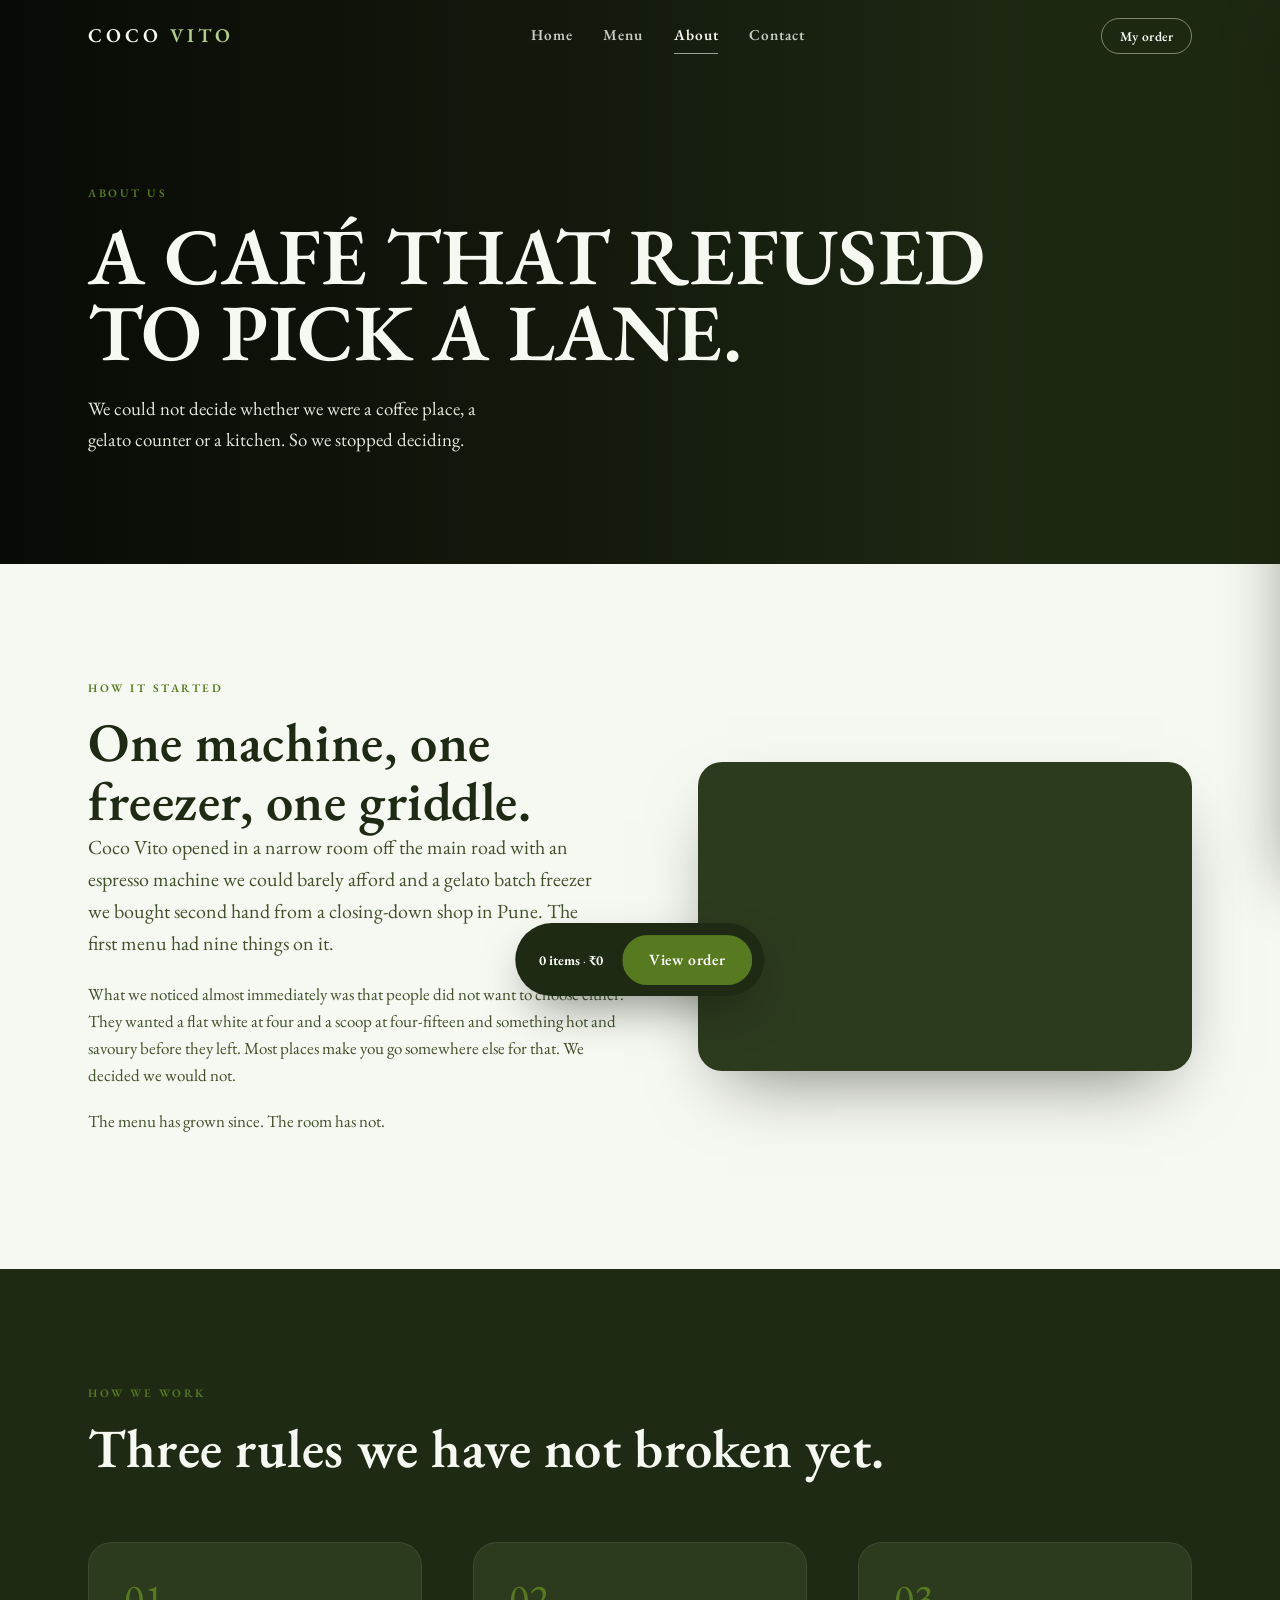
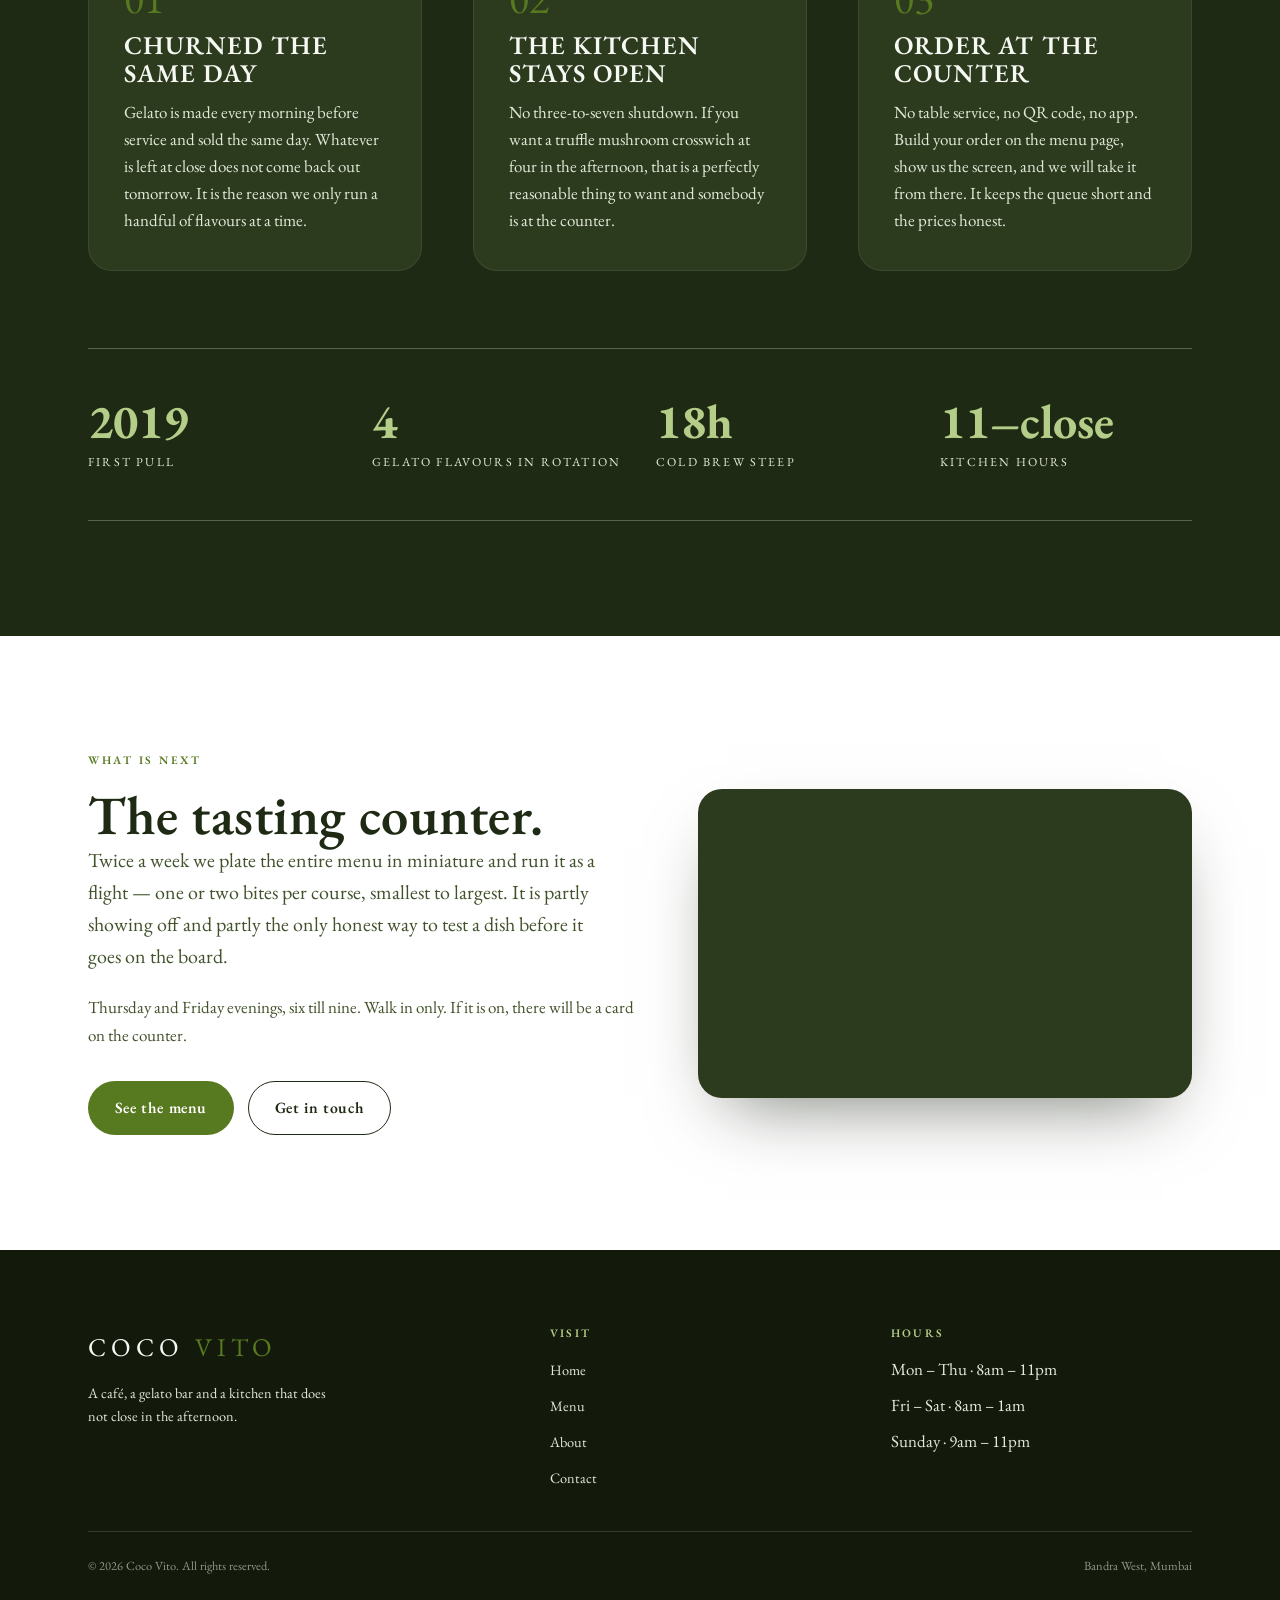
==== about.html @ 3df112be "first commit" ====
<!doctype html>
<html lang="en">
<head>
<meta charset="utf-8">
<meta name="viewport" content="width=device-width, initial-scale=1">
<title>About — Coco Vito</title>
<meta name="description" content="How Coco Vito started, how we make things, and why the kitchen never closes in the afternoon.">
<link rel="preconnect" href="https://fonts.googleapis.com">
<link rel="preconnect" href="https://fonts.gstatic.com" crossorigin>
<link href="https://fonts.googleapis.com/css2?family=EB+Garamond:ital,wght@0,400;0,500;0,600;0,700;1,400;1,500&display=swap" rel="stylesheet">
<link rel="stylesheet" href="assets/css/styles.css?v=24">
<link rel="stylesheet" href="assets/css/editorial.css?v=24">
</head>
<body>

<header class="site-header">
  <div class="wrap">
    <a class="brand" href="index.html">Coco<span>&nbsp;Vito</span></a>

    <nav class="nav" id="nav" aria-label="Main">
      <a href="index.html">Home</a>
      <a href="menu.html">Menu</a>
      <a href="about.html" aria-current="page">About</a>
      <a href="contact.html">Contact</a>
    </nav>

    <div style="display:flex;align-items:center;gap:.6rem">
      <button class="order-pill" type="button" data-open-order>
        My order
        <span class="order-pill__count" data-order-count hidden>0</span>
      </button>
      <button class="nav-toggle" id="navToggle" type="button" aria-label="Menu" aria-expanded="false" aria-controls="nav">
        <svg width="22" height="22" viewBox="0 0 24 24" fill="none" stroke="currentColor" stroke-width="2" stroke-linecap="round">
          <path d="M3 6h18M3 12h18M3 18h18"/>
        </svg>
      </button>
    </div>
  </div>
</header>

<main>

  <section class="page-hero">
    <div class="page-hero__media">
      <video src="assets/video/food.mp4" autoplay muted loop playsinline preload="metadata"></video>
    </div>
    <div class="wrap">
      <p class="eyebrow">About us</p>
      <h1>A café that refused<br>to pick a lane.</h1>
      <p class="hero__sub" style="margin-top:1.5rem">
        We could not decide whether we were a coffee place, a gelato counter or a kitchen.
        So we stopped deciding.
      </p>
    </div>
  </section>

  <section class="section">
    <div class="wrap">
      <div class="feature reveal">
        <div>
          <p class="eyebrow">How it started</p>
          <h2>One machine, one freezer, one griddle.</h2>
          <p class="lede">
            Coco Vito opened in a narrow room off the main road with an espresso machine we
            could barely afford and a gelato batch freezer we bought second hand from a
            closing-down shop in Pune. The first menu had nine things on it.
          </p>
          <p style="color:var(--olive)">
            What we noticed almost immediately was that people did not want to choose either.
            They wanted a flat white at four and a scoop at four-fifteen and something hot and
            savoury before they left. Most places make you go somewhere else for that. We
            decided we would not.
          </p>
          <p style="color:var(--olive)">
            The menu has grown since. The room has not.
          </p>
        </div>
        <div class="feature__media">
          <video src="assets/video/menu-film.mp4" autoplay muted loop playsinline preload="metadata"></video>
        </div>
      </div>
    </div>
  </section>

  <section class="section section--dark">
    <div class="wrap">
      <div class="section-head reveal">
        <p class="eyebrow">How we work</p>
        <h2>Three rules we have not broken yet.</h2>
      </div>
      <div class="cols reveal">
        <div class="card" style="background:var(--deep-2);border-color:rgba(255,255,255,.08);color:var(--linen)">
          <div class="card__num">01</div>
          <h3>Churned the same day</h3>
          <p style="color:var(--mist)">
            Gelato is made every morning before service and sold the same day. Whatever is
            left at close does not come back out tomorrow. It is the reason we only run
            a handful of flavours at a time.
          </p>
        </div>
        <div class="card" style="background:var(--deep-2);border-color:rgba(255,255,255,.08);color:var(--linen)">
          <div class="card__num">02</div>
          <h3>The kitchen stays open</h3>
          <p style="color:var(--mist)">
            No three-to-seven shutdown. If you want a truffle mushroom crosswich at four in
            the afternoon, that is a perfectly reasonable thing to want and somebody is
            at the counter.
          </p>
        </div>
        <div class="card" style="background:var(--deep-2);border-color:rgba(255,255,255,.08);color:var(--linen)">
          <div class="card__num">03</div>
          <h3>Order at the counter</h3>
          <p style="color:var(--mist)">
            No table service, no QR code, no app. Build your order on the menu page, show
            us the screen, and we will take it from there. It keeps the queue short and
            the prices honest.
          </p>
        </div>
      </div>

      <div class="stat-row reveal" style="margin-top:clamp(3rem,6vw,5rem)">
        <div class="stat"><b>2019</b><span>First pull</span></div>
        <div class="stat"><b>4</b><span>Gelato flavours in rotation</span></div>
        <div class="stat"><b>18h</b><span>Cold brew steep</span></div>
        <div class="stat"><b>11–close</b><span>Kitchen hours</span></div>
      </div>
    </div>
  </section>

  <section class="section section--paper">
    <div class="wrap">
      <div class="feature feature--flip reveal">
        <div class="feature__media">
          <video src="assets/video/living-menu-2.mp4" autoplay muted loop playsinline preload="metadata"></video>
        </div>
        <div>
          <p class="eyebrow">What is next</p>
          <h2>The tasting counter.</h2>
          <p class="lede">
            Twice a week we plate the entire menu in miniature and run it as a flight —
            one or two bites per course, smallest to largest. It is partly showing off and
            partly the only honest way to test a dish before it goes on the board.
          </p>
          <p style="color:var(--olive)">
            Thursday and Friday evenings, six till nine. Walk in only. If it is on, there
            will be a card on the counter.
          </p>
          <div class="hero__actions" style="margin-top:2rem">
            <a class="btn btn--accent" href="menu.html">See the menu</a>
            <a class="btn btn--ghost" href="contact.html">Get in touch</a>
          </div>
        </div>
      </div>
    </div>
  </section>

</main>

<footer class="site-footer">
  <div class="wrap">
    <div class="footer-grid">
      <div>
        <div class="footer-brand">Coco<span>&nbsp;Vito</span></div>
        <p style="max-width:34ch;font-size:.9rem">
          A café, a gelato bar and a kitchen that does not close in the afternoon.
        </p>
      </div>
      <div>
        <h4>Visit</h4>
        <ul>
          <li><a href="index.html">Home</a></li>
          <li><a href="menu.html">Menu</a></li>
          <li><a href="about.html">About</a></li>
          <li><a href="contact.html">Contact</a></li>
        </ul>
      </div>
      <div>
        <h4>Hours</h4>
        <ul>
          <li>Mon – Thu · 8am – 11pm</li>
          <li>Fri – Sat · 8am – 1am</li>
          <li>Sunday · 9am – 11pm</li>
        </ul>
      </div>
    </div>
    <div class="footer-bottom">
      <span>© <span id="year">2026</span> Coco Vito. All rights reserved.</span>
      <span>Bandra West, Mumbai</span>
    </div>
  </div>
</footer>

<div class="order-bar" id="orderBar">
  <span class="order-bar__text"><b data-order-items>0 items</b> · <b data-order-total>₹0</b></span>
  <button class="btn btn--accent" type="button" data-open-order>View order</button>
</div>

<div class="scrim" id="scrim"></div>

<aside class="drawer" id="drawer" aria-hidden="true" aria-label="Your order">
  <div class="drawer__head">
    <h2>Your order</h2>
    <button class="icon-btn" id="drawerClose" type="button" data-close-order aria-label="Close order">
      <svg width="22" height="22" viewBox="0 0 24 24" fill="none" stroke="currentColor" stroke-width="2" stroke-linecap="round"><path d="M18 6L6 18M6 6l12 12"/></svg>
    </button>
  </div>
  <div class="drawer__body" id="drawerBody"></div>
  <div class="drawer__foot">
    <div class="totals">
      <span class="totals__label" data-order-items>0 items</span>
      <span class="totals__value" data-order-total>₹0</span>
    </div>
    <button class="btn btn--accent btn--block btn--lg" type="button" data-show-counter>Show at counter</button>
    <button class="link-btn" type="button" data-clear>Clear this order</button>
  </div>
</aside>

<section class="counter" id="counter" aria-hidden="true" aria-label="Order for the counter">
  <div class="counter__head">
    <div class="counter__brand">Coco Vito</div>
    <div class="counter__code" id="counterCode">—</div>
    <p class="counter__hint" id="counterHint"></p>
  </div>
  <div class="counter__body" id="counterBody"></div>
  <div class="counter__foot">
    <div class="counter__total">
      <span>Total to pay</span>
      <b id="counterTotalValue">₹0</b>
    </div>
    <div class="counter__actions">
      <button class="btn btn--ghost" type="button" id="counterCopy">Copy</button>
      <button class="btn" type="button" id="counterClose" data-close-counter>Done</button>
    </div>
  </div>
</section>

<div class="toast" id="toast" role="status" aria-live="polite"></div>

<script src="assets/js/icons.js?v=24"></script>
<script src="assets/js/menu-data.js?v=24"></script>
<script src="assets/js/app.js?v=24"></script>
<script>document.getElementById('year').textContent = new Date().getFullYear();</script>
</body>
</html>
---- assets/css/styles.css ----
/* ==========================================================================
   Coco Vito — café, gelato bar, all-day kitchen
   ========================================================================== */

:root {
  /* Colour — olive green and white, nothing else. The range runs from a
     near-black olive through to white, and the accent is a brighter, grassier
     olive so it separates from the muted olive used for body text. */

  /* olive, darkest to lightest */
  --ink:        #131A0C;   /* footer */
  --deep:       #1F2A14;   /* dark sections, primary buttons */
  --deep-2:     #2C3A1E;   /* cards sitting on dark sections */
  --olive:      #41512B;   /* body text and borders on light */
  --sage:       #63714A;   /* muted text — dark enough to clear 4.5:1 on --linen */

  /* accents */
  --accent:      #57791F;  /* links, buttons, prices — 5:1 on white */
  --accent-soft: #B4CD88;  /* accent on dark backgrounds */
  --alert:       #9C4A33;  /* destructive / clear — the one non-olive, by design */

  /* white, faintly warmed toward olive so it does not go blue next to green */
  --mist:        #E3E9D9;  /* light text on dark */
  --linen:       #F6F8F2;  /* page background */
  --paper:       #FFFFFF;  /* cards and alternating sections */

  /* diet markers stay conventional — not part of the theme */
  --veg:        #4C9A4C;
  --nonveg:     #B5452F;

  /* type */
  /* One typeface for the whole site. EB Garamond holds up from an 11px
     tracked label to a 96px headline, which a Didone does not. */
  --display: "EB Garamond", Garamond, Georgia, serif;
  --sans: "EB Garamond", Garamond, Georgia, serif;

  /* metrics */
  --maxw: 1200px;
  --gutter: clamp(1.25rem, 4vw, 3rem);
  --radius: 14px;
  --radius-lg: 24px;
  --header-h: 72px;

  /* motion */
  --ease: cubic-bezier(.22, .61, .36, 1);
}

* { box-sizing: border-box; }

html { scroll-behavior: smooth; scroll-padding-top: calc(var(--header-h) + 16px); }

body {
  margin: 0;
  background: var(--linen);
  color: var(--deep);
  font-family: var(--sans);
  font-size: 16px;
  line-height: 1.65;
  -webkit-font-smoothing: antialiased;
  overflow-x: hidden;
}

body.is-locked { overflow: hidden; }

img, video { display: block; max-width: 100%; }

a { color: inherit; }

h1, h2, h3, h4 {
  font-family: var(--display);
  font-weight: 600;
  line-height: 1.08;
  letter-spacing: -0.02em;
  margin: 0;
}

h1 { font-size: clamp(2.6rem, 7vw, 5.2rem); }
h2 { font-size: clamp(2rem, 4.4vw, 3.4rem); }
h3 { font-size: clamp(1.25rem, 2vw, 1.6rem); }

p { margin: 0 0 1.1em; }

.wrap {
  width: 100%;
  max-width: var(--maxw);
  margin-inline: auto;
  padding-inline: var(--gutter);
}

.eyebrow {
  font-size: .72rem;
  letter-spacing: .22em;
  text-transform: uppercase;
  font-weight: 600;
  color: var(--accent);
  margin: 0 0 1rem;
}

.lede {
  font-size: clamp(1.05rem, 1.6vw, 1.25rem);
  color: var(--olive);
  max-width: 52ch;
}

.section { padding: clamp(4rem, 9vw, 8rem) 0; }
.section--dark { background: var(--deep); color: var(--linen); }
.section--dark .lede { color: var(--mist); }
.section--paper { background: var(--paper); }

.section-head { margin-bottom: clamp(2.5rem, 5vw, 4rem); }

/* ---------- buttons ---------- */

.btn {
  display: inline-flex;
  align-items: center;
  justify-content: center;
  gap: .55rem;
  font-family: var(--sans);
  font-size: .9rem;
  font-weight: 600;
  letter-spacing: .02em;
  padding: .85rem 1.6rem;
  border-radius: 100px;
  border: 1px solid transparent;
  background: var(--deep);
  color: var(--linen);
  cursor: pointer;
  text-decoration: none;
  transition: transform .25s var(--ease), background .25s var(--ease), color .25s var(--ease);
}
.btn:hover { transform: translateY(-2px); }
.btn:active { transform: translateY(0); }
.btn--accent { background: var(--accent); color: #fff; }
.btn--ghost { background: transparent; border-color: currentColor; color: inherit; }
.btn--ghost:hover { background: var(--deep); color: var(--linen); border-color: var(--deep); }
.section--dark .btn--ghost:hover { background: var(--linen); color: var(--deep); border-color: var(--linen); }
.btn--block { width: 100%; }
.btn--lg { padding: 1.05rem 2.1rem; font-size: 1rem; }

:focus-visible { outline: 2px solid var(--accent); outline-offset: 3px; border-radius: 4px; }

/* ---------- header ---------- */

.site-header {
  position: sticky;
  top: 0;
  z-index: 60;
  height: var(--header-h);
  display: flex;
  align-items: center;
  background: transparent;
  border-bottom: 1px solid transparent;
  /* fast: a slow fade leaves a window where the page shows through the bar */
  transition: background .16s linear, border-color .16s linear,
              backdrop-filter .16s linear;
}

/* Only once you have scrolled does it take on a surface. */
.site-header.is-stuck {
  /* near opaque: at 76% the page scrolled visibly behind the bar */
  background: color-mix(in srgb, var(--linen) 96%, transparent);
  backdrop-filter: blur(16px) saturate(140%);
  border-bottom-color: color-mix(in srgb, var(--olive) 12%, transparent);
}

.site-header .wrap {
  display: flex;
  align-items: center;
  justify-content: space-between;
  gap: 1rem;
}

.brand {
  font-family: var(--display);
  font-weight: 600;
  font-size: 1.22rem;
  letter-spacing: .14em;
  text-transform: uppercase;
  text-decoration: none;
  white-space: nowrap;
}
.brand span { color: var(--accent); }

.nav {
  display: flex;
  align-items: center;
  gap: clamp(1rem, 2.4vw, 2.2rem);
}
.nav a {
  font-size: .86rem;
  font-weight: 500;
  letter-spacing: .04em;
  text-decoration: none;
  color: var(--olive);
  padding: .4rem 0;
  position: relative;
  transition: color .2s var(--ease);
}
.nav a::after {
  content: "";
  position: absolute;
  left: 0; bottom: 0;
  width: 100%;
  height: 1px;
  background: currentColor;
  transform: scaleX(0);
  transform-origin: right;
  transition: transform .3s var(--ease);
}
.nav a:hover, .nav a[aria-current="page"] { color: var(--deep); }
.nav a:hover::after, .nav a[aria-current="page"]::after { transform: scaleX(1); transform-origin: left; }

.order-pill {
  display: inline-flex;
  align-items: center;
  gap: .5rem;
  background: var(--deep);
  color: var(--linen);
  border: 0;
  border-radius: 100px;
  padding: .6rem 1.05rem;
  font-family: var(--sans);
  font-size: .84rem;
  font-weight: 600;
  cursor: pointer;
  transition: background .25s var(--ease);
}
.order-pill:hover { background: var(--accent); }
.order-pill__count {
  min-width: 1.4rem;
  height: 1.4rem;
  display: grid;
  place-items: center;
  border-radius: 100px;
  background: var(--accent);
  color: #fff;
  font-size: .74rem;
  font-weight: 700;
  padding-inline: .3rem;
}
.order-pill:hover .order-pill__count { background: var(--deep); }
/* the display above would otherwise beat the hidden attribute */
.order-pill__count[hidden] { display: none; }

.nav-toggle {
  display: none;
  background: none;
  border: 0;
  cursor: pointer;
  padding: .5rem;
  color: var(--deep);
}

/* ---------- hero ---------- */

.hero {
  position: relative;
  min-height: min(92vh, 860px);
  display: flex;
  align-items: flex-end;
  overflow: hidden;
  background: var(--deep);
  color: var(--linen);
}
.hero__media,
.hero__media video {
  position: absolute;
  inset: 0;
  width: 100%;
  height: 100%;
  object-fit: cover;
}
.hero__media::after {
  content: "";
  position: absolute;
  inset: 0;
  background:
    linear-gradient(to top, rgba(19,26,12,.92) 0%, rgba(19,26,12,.45) 45%, rgba(19,26,12,.35) 100%);
}
.hero__inner {
  position: relative;
  z-index: 2;
  padding-block: clamp(3rem, 8vw, 6rem);
  width: 100%;
}
.hero h1 { max-width: 16ch; }
.hero h1 em { font-style: italic; color: var(--accent-soft); }
.hero__sub {
  margin-top: 1.5rem;
  max-width: 44ch;
  color: var(--mist);
  font-size: clamp(1rem, 1.5vw, 1.18rem);
}
.hero__actions { margin-top: 2.2rem; display: flex; flex-wrap: wrap; gap: .9rem; }
.hero__meta {
  margin-top: 3rem;
  display: flex;
  flex-wrap: wrap;
  gap: 1.5rem 2.5rem;
  font-size: .78rem;
  letter-spacing: .16em;
  text-transform: uppercase;
  color: color-mix(in srgb, var(--mist) 72%, transparent);
}

/* ---------- feature strip ---------- */

.feature {
  display: grid;
  grid-template-columns: 1.05fr .95fr;
  gap: clamp(2rem, 5vw, 4.5rem);
  align-items: center;
}
.feature__media {
  position: relative;
  border-radius: var(--radius-lg);
  overflow: hidden;
  background: var(--deep-2);
  aspect-ratio: 16 / 10;
  box-shadow: 0 30px 70px -30px rgba(19,26,12,.6);
}
.feature__media video { width: 100%; height: 100%; object-fit: cover; }
.feature--flip .feature__media { order: 2; }

.feature__list {
  list-style: none;
  margin: 2rem 0 0;
  padding: 0;
  display: grid;
  gap: .9rem;
}
.feature__list li {
  display: flex;
  gap: .8rem;
  align-items: baseline;
  font-size: .95rem;
}
.feature__list li::before {
  content: "";
  flex: none;
  width: 6px; height: 6px;
  border-radius: 50%;
  background: var(--accent);
  transform: translateY(-2px);
}

/* ---------- round icon button ---------- */

.round-btn {
  width: 48px; height: 48px;
  border-radius: 50%;
  border: 1px solid color-mix(in srgb, currentColor 35%, transparent);
  background: transparent;
  color: inherit;
  display: grid;
  place-items: center;
  cursor: pointer;
  transition: background .25s var(--ease), color .25s var(--ease), transform .25s var(--ease);
}
.round-btn:hover { background: var(--linen); color: var(--deep); transform: scale(1.06); }

/* ---------- menu ---------- */

.menu-top {
  display: flex;
  flex-wrap: wrap;
  align-items: flex-end;
  justify-content: space-between;
  gap: 1.5rem 2rem;
  margin-bottom: 2.5rem;
}

.filters { display: flex; flex-wrap: wrap; gap: .5rem; }
.chip {
  border: 1px solid color-mix(in srgb, var(--olive) 25%, transparent);
  background: transparent;
  color: var(--olive);
  font-family: var(--sans);
  font-size: .82rem;
  font-weight: 500;
  padding: .5rem 1rem;
  border-radius: 100px;
  cursor: pointer;
  transition: all .22s var(--ease);
}
.chip:hover { border-color: var(--accent); color: var(--accent); }
.chip[aria-pressed="true"] { background: var(--deep); border-color: var(--deep); color: var(--linen); }

.menu-group { margin-bottom: clamp(2.5rem, 5vw, 4rem); }
.menu-group[hidden] { display: none; }

.menu-group__head {
  display: flex;
  align-items: baseline;
  gap: 1rem;
  margin-bottom: 1.5rem;
  padding-bottom: .9rem;
  border-bottom: 1px solid color-mix(in srgb, var(--olive) 18%, transparent);
}
.menu-group__head h3 { font-size: clamp(1.4rem, 2.4vw, 1.9rem); }
.menu-group__count {
  font-size: .74rem;
  letter-spacing: .16em;
  text-transform: uppercase;
  color: var(--sage);
}

.menu-grid {
  display: grid;
  grid-template-columns: repeat(auto-fill, minmax(320px, 1fr));
  gap: .5rem 2.5rem;
}

.item {
  display: grid;
  grid-template-columns: auto 1fr auto;
  gap: .9rem;
  align-items: start;
  padding: 1.05rem 0;
  border-bottom: 1px dashed color-mix(in srgb, var(--olive) 16%, transparent);
}
.item[hidden] { display: none; }

.diet {
  flex: none;
  width: 15px; height: 15px;
  border-radius: 3px;
  border: 1.5px solid var(--veg);
  display: grid;
  place-items: center;
  margin-top: .42rem;
}
.diet::after {
  content: "";
  width: 7px; height: 7px;
  border-radius: 50%;
  background: var(--veg);
}
.diet--nonveg { border-color: var(--nonveg); }
.diet--nonveg::after { background: var(--nonveg); }

.item__body { min-width: 0; }
.item__name {
  font-family: var(--display);
  font-size: 1.08rem;
  font-weight: 600;
  display: flex;
  align-items: center;
  flex-wrap: wrap;
  gap: .5rem;
  margin-bottom: .2rem;
}
.tag {
  font-family: var(--sans);
  font-size: .6rem;
  font-weight: 700;
  letter-spacing: .14em;
  text-transform: uppercase;
  color: var(--accent);
  border: 1px solid currentColor;
  border-radius: 100px;
  padding: .1rem .5rem;
}
.item__note {
  font-size: .85rem;
  color: var(--sage);
  margin: 0;
  line-height: 1.5;
}

.item__right {
  display: flex;
  align-items: center;
  gap: .8rem;
  padding-top: .1rem;
}
.item__price { font-size: .95rem; font-weight: 600; font-variant-numeric: tabular-nums; }

.add {
  width: 34px; height: 34px;
  border-radius: 50%;
  border: 1px solid color-mix(in srgb, var(--olive) 28%, transparent);
  background: transparent;
  color: var(--deep);
  font-size: 1.1rem;
  line-height: 1;
  display: grid;
  place-items: center;
  cursor: pointer;
  transition: all .2s var(--ease);
}
.add:hover { background: var(--accent); border-color: var(--accent); color: #fff; transform: scale(1.08); }
.add.is-added { background: var(--veg); border-color: var(--veg); color: #fff; }

.item__qty {
  min-width: 34px;
  text-align: center;
  font-size: .82rem;
  font-weight: 700;
  font-variant-numeric: tabular-nums;
  color: var(--accent);
}

/* ---------- menu teaser (home) ---------- */

.teaser {
  display: grid;
  grid-template-columns: repeat(auto-fit, minmax(250px, 1fr));
  gap: 1.2rem;
}

.teaser__card {
  display: block;
  text-decoration: none;
  color: inherit;
  background: var(--paper);
  border: 1px solid color-mix(in srgb, var(--olive) 12%, transparent);
  border-radius: var(--radius-lg);
  padding: 1.6rem 1.5rem 1.4rem;
  transition: transform .3s var(--ease), border-color .3s var(--ease), box-shadow .3s var(--ease);
}
.teaser__card:hover {
  transform: translateY(-4px);
  border-color: var(--accent);
  box-shadow: 0 22px 44px -26px rgba(19,26,12,.45);
}
.teaser__card h3 { font-size: 1.3rem; margin-bottom: .35rem; }
.teaser__note {
  font-size: .78rem;
  letter-spacing: .1em;
  text-transform: uppercase;
  color: var(--sage);
  margin: 0 0 1.1rem;
}
.teaser__picks { list-style: none; margin: 0 0 1.1rem; padding: 0; display: grid; gap: .5rem; }
.teaser__picks li {
  display: flex;
  justify-content: space-between;
  gap: 1rem;
  font-size: .9rem;
  padding-bottom: .5rem;
  border-bottom: 1px dashed color-mix(in srgb, var(--olive) 14%, transparent);
}
.teaser__picks b { font-variant-numeric: tabular-nums; font-weight: 600; }
.teaser__more {
  font-size: .76rem;
  font-weight: 600;
  letter-spacing: .1em;
  text-transform: uppercase;
  color: var(--accent);
}
.teaser__card:hover .teaser__more { text-decoration: underline; text-underline-offset: 3px; }

/* ---------- order bar (mobile-friendly sticky) ---------- */

.order-bar {
  position: fixed;
  left: 50%;
  bottom: 1.25rem;
  transform: translate(-50%, 160%);
  z-index: 70;
  display: flex;
  align-items: center;
  gap: 1.2rem;
  background: var(--deep);
  color: var(--linen);
  border-radius: 100px;
  padding: .7rem .8rem .7rem 1.5rem;
  box-shadow: 0 20px 48px -16px rgba(19,26,12,.6);
  transition: transform .45s var(--ease);
  max-width: calc(100vw - 2rem);
}
.order-bar.is-visible { transform: translate(-50%, 0); }
.order-bar__text { font-size: .86rem; white-space: nowrap; }
.order-bar__text b { font-variant-numeric: tabular-nums; }

/* ---------- order drawer ---------- */

.scrim {
  position: fixed;
  inset: 0;
  background: rgba(19,26,12,.55);
  backdrop-filter: blur(3px);
  opacity: 0;
  pointer-events: none;
  transition: opacity .35s var(--ease);
  z-index: 80;
}
.scrim.is-open { opacity: 1; pointer-events: auto; }

.drawer {
  position: fixed;
  top: 0; right: 0;
  height: 100dvh;
  width: min(440px, 100vw);
  background: var(--paper);
  z-index: 90;
  display: flex;
  flex-direction: column;
  transform: translateX(102%);
  transition: transform .45s var(--ease);
  box-shadow: -20px 0 60px -20px rgba(19,26,12,.45);
}
.drawer.is-open { transform: translateX(0); }

.drawer__head {
  display: flex;
  align-items: center;
  justify-content: space-between;
  gap: 1rem;
  padding: 1.4rem var(--gutter);
  border-bottom: 1px solid color-mix(in srgb, var(--olive) 14%, transparent);
}
.drawer__head h2 { font-size: 1.5rem; }
.icon-btn {
  background: none;
  border: 0;
  cursor: pointer;
  color: var(--olive);
  padding: .4rem;
  border-radius: 8px;
  line-height: 0;
  transition: background .2s var(--ease), color .2s var(--ease);
}
.icon-btn:hover { background: var(--mist); color: var(--deep); }

.drawer__body {
  flex: 1;
  overflow-y: auto;
  padding: 1rem var(--gutter) 1.5rem;
}

.empty {
  text-align: center;
  padding: 4rem 1rem;
  color: var(--sage);
}
.empty h3 { margin-bottom: .6rem; color: var(--deep); }

.line {
  display: grid;
  grid-template-columns: 1fr auto;
  gap: .4rem 1rem;
  padding: 1rem 0;
  border-bottom: 1px solid color-mix(in srgb, var(--olive) 12%, transparent);
}
.line__name { font-family: var(--display); font-size: 1rem; font-weight: 600; }
.line__meta { font-size: .78rem; color: var(--sage); }
.line__total { font-weight: 600; font-variant-numeric: tabular-nums; text-align: right; }

.stepper {
  display: inline-flex;
  align-items: center;
  gap: .2rem;
  border: 1px solid color-mix(in srgb, var(--olive) 22%, transparent);
  border-radius: 100px;
  padding: .15rem;
  margin-top: .4rem;
}
.stepper button {
  width: 26px; height: 26px;
  border: 0;
  background: transparent;
  color: var(--olive);
  border-radius: 50%;
  cursor: pointer;
  font-size: 1rem;
  line-height: 1;
  display: grid;
  place-items: center;
  transition: background .2s var(--ease);
}
.stepper button:hover { background: var(--mist); color: var(--deep); }
.stepper span {
  min-width: 26px;
  text-align: center;
  font-size: .84rem;
  font-weight: 700;
  font-variant-numeric: tabular-nums;
}

.note-field {
  width: 100%;
  margin-top: 1.4rem;
  font-family: var(--sans);
  font-size: .9rem;
  color: var(--deep);
  background: var(--linen);
  border: 1px solid color-mix(in srgb, var(--olive) 16%, transparent);
  border-radius: var(--radius);
  padding: .8rem 1rem;
  resize: vertical;
  min-height: 76px;
}
.note-field::placeholder { color: var(--sage); }

.drawer__foot {
  padding: 1.2rem var(--gutter) calc(1.2rem + env(safe-area-inset-bottom));
  border-top: 1px solid color-mix(in srgb, var(--olive) 14%, transparent);
  background: var(--linen);
}
.totals {
  display: flex;
  align-items: baseline;
  justify-content: space-between;
  margin-bottom: 1rem;
}
.totals__label { font-size: .76rem; letter-spacing: .16em; text-transform: uppercase; color: var(--sage); }
.totals__value { font-family: var(--display); font-size: 1.8rem; font-variant-numeric: tabular-nums; }
.drawer__foot .btn + .btn { margin-top: .6rem; }
.link-btn {
  display: block;
  width: 100%;
  margin-top: .8rem;
  background: none;
  border: 0;
  font-family: var(--sans);
  font-size: .8rem;
  color: var(--sage);
  text-decoration: underline;
  text-underline-offset: 3px;
  cursor: pointer;
}
.link-btn:hover { color: var(--alert); }

/* ---------- counter view ---------- */

.counter {
  position: fixed;
  inset: 0;
  z-index: 100;
  background: var(--paper);
  display: flex;
  flex-direction: column;
  opacity: 0;
  pointer-events: none;
  transition: opacity .3s var(--ease);
}
.counter.is-open { opacity: 1; pointer-events: auto; }

.counter__head {
  background: var(--deep);
  color: var(--linen);
  padding: 1.6rem var(--gutter) 1.8rem;
  text-align: center;
}
.counter__brand {
  font-family: var(--display);
  letter-spacing: .22em;
  text-transform: uppercase;
  font-size: .9rem;
  color: var(--accent-soft);
  margin-bottom: 1rem;
}
.counter__code {
  font-family: var(--display);
  font-size: clamp(3.2rem, 14vw, 6rem);
  line-height: 1;
  letter-spacing: .06em;
}
.counter__hint {
  margin: .9rem 0 0;
  font-size: .76rem;
  letter-spacing: .18em;
  text-transform: uppercase;
  color: color-mix(in srgb, var(--mist) 70%, transparent);
}

.counter__body {
  flex: 1;
  overflow-y: auto;
  padding: 1.5rem var(--gutter);
  max-width: 640px;
  width: 100%;
  margin-inline: auto;
}
.counter__line {
  display: grid;
  grid-template-columns: 2.6rem 1fr auto;
  gap: 1rem;
  align-items: baseline;
  padding: .9rem 0;
  border-bottom: 1px solid color-mix(in srgb, var(--olive) 14%, transparent);
  font-size: clamp(1rem, 2.6vw, 1.25rem);
}
.counter__qty {
  font-weight: 700;
  font-variant-numeric: tabular-nums;
  color: var(--accent);
}
.counter__name { font-family: var(--display); font-weight: 600; }
.counter__amt { font-variant-numeric: tabular-nums; font-weight: 600; }

.counter__note {
  margin-top: 1.4rem;
  padding: 1rem 1.2rem;
  background: var(--linen);
  border-left: 3px solid var(--accent);
  border-radius: 0 var(--radius) var(--radius) 0;
  font-size: .95rem;
}
.counter__note strong {
  display: block;
  font-size: .7rem;
  letter-spacing: .16em;
  text-transform: uppercase;
  color: var(--sage);
  margin-bottom: .3rem;
}

.counter__foot {
  border-top: 2px solid var(--deep);
  padding: 1.2rem var(--gutter) calc(1.4rem + env(safe-area-inset-bottom));
  max-width: 640px;
  width: 100%;
  margin-inline: auto;
}
.counter__total {
  display: flex;
  align-items: baseline;
  justify-content: space-between;
  margin-bottom: 1rem;
}
.counter__total span { font-size: .8rem; letter-spacing: .18em; text-transform: uppercase; color: var(--sage); }
.counter__total b { font-family: var(--display); font-size: clamp(2rem, 7vw, 2.8rem); font-variant-numeric: tabular-nums; }
.counter__actions { display: flex; gap: .7rem; }
.counter__actions .btn { flex: 1; }

/* ---------- toast ---------- */

.toast {
  position: fixed;
  left: 50%;
  bottom: 6rem;
  transform: translate(-50%, 1rem);
  z-index: 95;
  background: var(--deep);
  color: var(--linen);
  font-size: .85rem;
  padding: .7rem 1.3rem;
  border-radius: 100px;
  opacity: 0;
  pointer-events: none;
  transition: opacity .25s var(--ease), transform .25s var(--ease);
}
.toast.is-visible { opacity: 1; transform: translate(-50%, 0); }

/* ---------- page header (about / contact) ---------- */

.page-hero {
  position: relative;
  background: var(--deep);
  color: var(--linen);
  padding: clamp(4rem, 9vw, 7rem) 0 clamp(3.5rem, 7vw, 5.5rem);
  overflow: hidden;
}
.page-hero__media {
  position: absolute;
  inset: 0;
}
.page-hero__media video { width: 100%; height: 100%; object-fit: cover; }
.page-hero__media::after {
  content: "";
  position: absolute;
  inset: 0;
  /* neutral, and only as far as the text runs — the footage keeps its colour */
  background: linear-gradient(to right, rgba(0,0,0,.74) 0%, rgba(0,0,0,.4) 45%, rgba(0,0,0,.06) 80%);
}
.page-hero .wrap { position: relative; z-index: 2; }

/* ---------- about ---------- */

.cols {
  display: grid;
  grid-template-columns: repeat(auto-fit, minmax(260px, 1fr));
  gap: clamp(2rem, 4vw, 3.5rem);
}
.card {
  background: var(--paper);
  border: 1px solid color-mix(in srgb, var(--olive) 12%, transparent);
  border-radius: var(--radius-lg);
  padding: clamp(1.6rem, 3vw, 2.2rem);
}
.card h3 { margin-bottom: .7rem; }
.card p:last-child { margin-bottom: 0; }
.card__num {
  font-family: var(--display);
  font-size: 2.6rem;
  color: var(--accent);
  line-height: 1;
  margin-bottom: .8rem;
}

.stat-row {
  display: grid;
  grid-template-columns: repeat(auto-fit, minmax(180px, 1fr));
  gap: 2rem;
  padding: clamp(2rem, 5vw, 3rem) 0;
  border-block: 1px solid color-mix(in srgb, var(--mist) 30%, transparent);
}
.stat b {
  display: block;
  font-family: var(--display);
  font-size: clamp(2.2rem, 5vw, 3rem);
  line-height: 1;
  color: var(--accent-soft);
}
.stat span {
  display: block;
  margin-top: .5rem;
  font-size: .76rem;
  letter-spacing: .18em;
  text-transform: uppercase;
  color: var(--mist);
}

/* ---------- contact ---------- */

.contact-grid {
  display: grid;
  grid-template-columns: 1fr 1.15fr;
  gap: clamp(2.5rem, 6vw, 5rem);
  align-items: start;
}

.info-block + .info-block { margin-top: 2.2rem; }
.info-block h3 { font-size: 1.1rem; margin-bottom: .5rem; }
.info-block p, .info-block address {
  font-style: normal;
  color: var(--olive);
  margin: 0;
  line-height: 1.8;
}
.info-block a { color: var(--accent); text-decoration: none; }
.info-block a:hover { text-decoration: underline; }

.hours { list-style: none; margin: 0; padding: 0; }
.hours li {
  display: flex;
  justify-content: space-between;
  gap: 1rem;
  padding: .5rem 0;
  border-bottom: 1px dashed color-mix(in srgb, var(--olive) 16%, transparent);
  font-size: .92rem;
}
.hours li b { font-weight: 600; }
.hours li.is-today { color: var(--accent); }

.form { display: grid; gap: 1.1rem; }
.field { display: grid; gap: .4rem; }
.field label {
  font-size: .74rem;
  letter-spacing: .14em;
  text-transform: uppercase;
  font-weight: 600;
  color: var(--sage);
}
.field input, .field textarea, .field select {
  font-family: var(--sans);
  font-size: .95rem;
  color: var(--deep);
  background: var(--paper);
  border: 1px solid color-mix(in srgb, var(--olive) 18%, transparent);
  border-radius: var(--radius);
  padding: .8rem 1rem;
  width: 100%;
}
.field textarea { min-height: 130px; resize: vertical; }
.field input:focus, .field textarea:focus, .field select:focus {
  outline: none;
  border-color: var(--accent);
  box-shadow: 0 0 0 3px color-mix(in srgb, var(--accent) 18%, transparent);
}
.form__note { font-size: .8rem; color: var(--sage); margin: 0; }

/* ---------- footer ---------- */

.site-footer {
  background: var(--ink);
  color: var(--mist);
  padding: clamp(3rem, 6vw, 5rem) 0 2rem;
}
.footer-grid {
  display: grid;
  grid-template-columns: 1.4fr 1fr 1fr;
  gap: 2.5rem;
  padding-bottom: 2.5rem;
  border-bottom: 1px solid color-mix(in srgb, var(--mist) 16%, transparent);
}
.site-footer h4 {
  font-family: var(--sans);
  font-size: .72rem;
  letter-spacing: .2em;
  text-transform: uppercase;
  color: var(--accent-soft);
  margin-bottom: 1rem;
}
.site-footer ul { list-style: none; margin: 0; padding: 0; display: grid; gap: .55rem; }
.site-footer a { text-decoration: none; font-size: .9rem; transition: color .2s var(--ease); }
.site-footer a:hover { color: var(--accent-soft); }
.footer-brand {
  font-family: var(--display);
  font-size: 1.6rem;
  letter-spacing: .14em;
  text-transform: uppercase;
  color: var(--linen);
  margin-bottom: .8rem;
}
.footer-brand span { color: var(--accent); }
.footer-bottom {
  padding-top: 1.5rem;
  display: flex;
  flex-wrap: wrap;
  justify-content: space-between;
  gap: .5rem 2rem;
  font-size: .78rem;
  color: color-mix(in srgb, var(--mist) 60%, transparent);
}

/* ---------- reveal ---------- */

.reveal {
  opacity: 0;
  transform: translateY(22px);
  transition: opacity .8s var(--ease), transform .8s var(--ease);
}
.reveal.is-in { opacity: 1; transform: none; }

/* ---------- responsive ---------- */

@media (max-width: 900px) {
  .feature { grid-template-columns: 1fr; }
  .feature--flip .feature__media { order: 0; }
  .contact-grid { grid-template-columns: 1fr; }
  .footer-grid { grid-template-columns: 1fr 1fr; }
}

@media (max-width: 720px) {
  :root { --header-h: 64px; }

  .nav-toggle { display: grid; place-items: center; }
  .nav {
    position: fixed;
    inset: var(--header-h) 0 auto 0;
    flex-direction: column;
    align-items: stretch;
    gap: 0;
    background: var(--paper);
    border-bottom: 1px solid color-mix(in srgb, var(--olive) 14%, transparent);
    padding: .5rem var(--gutter) 1.2rem;
    transform: translateY(-120%);
    transition: transform .4s var(--ease);
    z-index: 55;
    box-shadow: 0 20px 40px -24px rgba(19,26,12,.4);
  }
  .nav.is-open { transform: translateY(0); }
  .nav a { padding: .85rem 0; font-size: 1rem; border-bottom: 1px solid color-mix(in srgb, var(--olive) 10%, transparent); }
  .nav a::after { display: none; }

  .menu-grid { grid-template-columns: 1fr; gap: 0; }
  .footer-grid { grid-template-columns: 1fr; }
  .hero__meta { gap: .8rem 1.5rem; }
  .order-bar { left: 1rem; right: 1rem; transform: translateY(160%); max-width: none; justify-content: space-between; }
  .order-bar.is-visible { transform: translateY(0); }
  .toast { bottom: 7rem; }
  .stage { height: 440px; }
}

@media (prefers-reduced-motion: reduce) {
  html { scroll-behavior: auto; }
  *, *::before, *::after {
    animation-duration: .001ms !important;
    transition-duration: .001ms !important;
  }
  .reveal { opacity: 1; transform: none; }
}

@media print {
  .site-header, .order-bar, .drawer, .scrim, .site-footer, .counter__actions { display: none !important; }
  .counter { position: static; opacity: 1; pointer-events: auto; }
  body { background: #fff; }
}
---- assets/css/editorial.css ----
/* ==========================================================================
   Coco Vito — editorial layer
   High-contrast Didone display, hairline rules, arc plates, scroll film.
   Loads after styles.css and builds on its tokens.
   ========================================================================== */

h1, h2, h3, h4 { font-optical-sizing: auto; }

/* ---------- display type ---------- */

.display {
  font-family: var(--display);
  font-weight: 400;
  text-transform: uppercase;
  line-height: .92;
  letter-spacing: .005em;
  margin: 0;
}
/* The hero column is 718px once the reel takes its share, so the ceiling is
   what keeps "SERVED ALL DAY" on one line instead of orphaning a word. */
.display--xl { font-size: clamp(2.6rem, 6.8vw, 4.9rem); }
.display--lg { font-size: clamp(2rem, 5.6vw, 4.4rem); }
.display--md { font-size: clamp(1.5rem, 3.2vw, 2.6rem); }
.display em { font-style: italic; }

.label {
  font-family: var(--sans);
  font-size: .68rem;
  font-weight: 500;
  letter-spacing: .24em;
  text-transform: uppercase;
  color: var(--sage);
  margin: 0;
}
.label--accent { color: var(--accent); }
.label--light { color: color-mix(in srgb, var(--mist) 76%, transparent); }

.num {
  font-family: var(--display);
  font-size: clamp(1.3rem, 2.2vw, 1.9rem);
  line-height: 1;
  color: var(--accent);
}

.rule {
  height: 1px;
  background: color-mix(in srgb, var(--olive) 22%, transparent);
  border: 0;
  margin: 0;
}
.section--dark .rule { background: color-mix(in srgb, var(--mist) 26%, transparent); }

/* ---------- round explore button ---------- */

.orb {
  display: inline-grid;
  place-items: center;
  text-align: center;
  width: clamp(92px, 11vw, 124px);
  aspect-ratio: 1;
  border-radius: 50%;
  background: var(--deep);
  color: var(--linen);
  font-family: var(--sans);
  font-size: .68rem;
  font-weight: 500;
  letter-spacing: .1em;
  text-transform: uppercase;
  line-height: 1.35;
  text-decoration: none;
  border: 0;
  cursor: pointer;
  padding: .5rem;
  transition: transform .4s var(--ease), background .4s var(--ease);
}
.orb:hover { transform: scale(1.07); background: var(--accent); }

/* ---------- circular plate with an arc ring behind it ---------- */

.plate-wrap {
  position: relative;
  display: block;
  width: 100%;
  max-width: 320px;
  margin-inline: auto;
}
.plate-wrap::before {
  content: "";
  position: absolute;
  inset: -9%;
  border-radius: 50%;
  border: clamp(10px, 1.8vw, 17px) solid var(--accent);
  clip-path: polygon(0 0, 50% 0, 50% 100%, 0 100%);
  z-index: 0;
}
.plate-wrap--right::before { clip-path: polygon(50% 0, 100% 0, 100% 100%, 50% 100%); }
.plate-wrap--soft::before { border-color: var(--accent-soft); }

.plate {
  position: relative;
  z-index: 1;
  width: 100%;
  aspect-ratio: 1;
  border-radius: 50%;
  overflow: hidden;
  background: var(--deep-2);
}
.plate video, .plate img { width: 100%; height: 100%; object-fit: cover; }

/* ---------- scroll-scrubbed video ---------- */

.film { position: relative; }

.film__pin {
  position: sticky;
  top: 0;
  height: 100svh;
  min-height: 520px;
  overflow: hidden;
  background: var(--deep);
  display: grid;
  /* copy sits low, inside the only part of the frame that is darkened */
  align-items: end;
  justify-items: center;
  padding-bottom: clamp(3.5rem, 9vh, 6rem);
}
.film__video {
  position: absolute;
  inset: 0;
  width: 100%;
  height: 100%;
  object-fit: cover;
}
.film__pin::after {
  content: "";
  position: absolute;
  inset: 0;
  /* bottom only, and neutral: the top two thirds of the clip are untouched */
  background: linear-gradient(to bottom,
    transparent 0%, rgba(0,0,0,.08) 44%, rgba(0,0,0,.72) 86%, rgba(0,0,0,.84) 100%);
}
.film__copy {
  position: relative;
  z-index: 2;
  width: 100%;
  max-width: var(--maxw);
  margin-inline: auto;
  padding-inline: var(--gutter);
  color: var(--linen);
  text-align: center;
}
.film__copy .lede { margin-inline: auto; color: var(--mist); }

.film__steps {
  display: flex;
  justify-content: center;
  gap: clamp(.8rem, 3vw, 2.5rem);
  margin-top: clamp(2rem, 5vw, 3.5rem);
  flex-wrap: wrap;
}
.film__step {
  font-family: var(--sans);
  font-size: .64rem;
  letter-spacing: .18em;
  text-transform: uppercase;
  color: color-mix(in srgb, var(--mist) 42%, transparent);
  padding-top: .9rem;
  border-top: 1px solid color-mix(in srgb, var(--mist) 22%, transparent);
  min-width: 86px;
  transition: color .45s var(--ease), border-color .45s var(--ease);
}
.film__step.is-on { color: var(--accent-soft); border-color: var(--accent-soft); }

.film__progress {
  position: absolute;
  left: var(--gutter);
  right: var(--gutter);
  bottom: 1.8rem;
  height: 1px;
  background: color-mix(in srgb, var(--mist) 20%, transparent);
  z-index: 2;
}
.film__progress span {
  display: block;
  height: 100%;
  width: 0%;
  background: var(--accent-soft);
}

/* ==========================================================================
   Signatures rail
   Replaces the 3D carousel. Portrait clips in a row, captions UNDER the video
   rather than on top of it — so nothing has to be darkened to stay readable.
   ========================================================================== */

.sig-head {
  display: flex;
  flex-wrap: wrap;
  align-items: flex-end;
  justify-content: space-between;
  gap: 1.5rem 2rem;
  margin-bottom: clamp(2rem, 4vw, 3rem);
}
.sig-nav { display: flex; gap: .7rem; }
.sig-nav .round-btn { color: var(--olive); }
.sig-nav .round-btn:hover { background: var(--deep); color: var(--linen); border-color: var(--deep); }
.sig-nav .round-btn[disabled] { opacity: .3; pointer-events: none; }

.sig-rail {
  display: flex;
  gap: clamp(1rem, 2vw, 1.75rem);
  overflow-x: auto;
  scroll-snap-type: x mandatory;
  scroll-behavior: smooth;
  scrollbar-width: none;
  -ms-overflow-style: none;
  padding: .25rem var(--gutter) 1.5rem;
  margin-inline: calc(var(--gutter) * -1);
}
.sig-rail::-webkit-scrollbar { display: none; }

.sig {
  flex: 0 0 clamp(248px, 27vw, 340px);
  scroll-snap-align: start;
  display: flex;
  flex-direction: column;
}

.sig__media {
  position: relative;
  aspect-ratio: 3 / 4;
  overflow: hidden;
  background: var(--deep-2);
  margin-bottom: 1.2rem;
}
.sig__media video,
.sig__media .sig__fallback {
  position: absolute;
  inset: 0;
  width: 100%;
  height: 100%;
  object-fit: cover;
}
.sig__fallback {
  background:
    radial-gradient(120% 90% at 30% 20%, var(--d2, #7f9a4e) 0%, transparent 60%),
    linear-gradient(160deg, var(--d1, #2c3a1e), var(--d3, #131a0c));
}
.sig__index {
  position: absolute;
  z-index: 2;
  top: .9rem;
  left: .9rem;
  font-family: var(--display);
  font-size: .95rem;
  font-weight: 600;
  color: var(--deep);
  background: var(--paper);
  width: 2.1rem;
  height: 2.1rem;
  display: grid;
  place-items: center;
  border-radius: 50%;
}

.sig__kicker { margin-bottom: .5rem; }
.sig__name {
  font-family: var(--display);
  font-size: clamp(1.25rem, 2vw, 1.6rem);
  text-transform: uppercase;
  letter-spacing: .02em;
  line-height: 1.1;
  margin: 0 0 .5rem;
}
.sig__note {
  font-size: .92rem;
  color: var(--sage);
  margin: 0 0 1.1rem;
  flex: 1;
}
.sig__foot {
  display: flex;
  align-items: center;
  justify-content: space-between;
  gap: 1rem;
  padding-top: .9rem;
  border-top: 1px solid color-mix(in srgb, var(--olive) 18%, transparent);
}
.sig__price {
  font-size: 1.05rem;
  font-weight: 600;
  font-variant-numeric: lining-nums tabular-nums;
}
.sig__add {
  background: none;
  border: 0;
  padding: .2rem 0;
  font-family: var(--sans);
  font-size: .9rem;
  font-weight: 600;
  letter-spacing: .06em;
  color: var(--accent);
  cursor: pointer;
  display: inline-flex;
  align-items: center;
  gap: .45rem;
  transition: gap .25s var(--ease);
}
.sig__add:hover { gap: .8rem; }
.sig__add .arrow { font-size: .8rem; }

.sig-hint {
  margin: 0;
  text-align: center;
  color: var(--sage);
}

@media (max-width: 560px) {
  .sig { flex: 0 0 78%; }
  .sig-nav { display: none; }
}

/* ==========================================================================
   Plated drinks
   The renders carry their own warm backdrop, so each one sits in its own
   card rather than being keyed out — cutting them would leave halos around
   the white plates and eat the contact shadows.
   ========================================================================== */

.plate-grid {
  display: grid;
  grid-template-columns: repeat(auto-fit, minmax(270px, 1fr));
  gap: clamp(1rem, 2vw, 1.75rem);
}

.pl {
  background: var(--paper);
  border: 1px solid color-mix(in srgb, var(--olive) 14%, transparent);
  border-radius: 12px;
  overflow: hidden;
  display: flex;
  flex-direction: column;
  transition: transform .35s var(--ease), box-shadow .35s var(--ease),
              border-color .35s var(--ease);
}
.pl:hover {
  transform: translateY(-4px);
  border-color: color-mix(in srgb, var(--accent) 45%, transparent);
  box-shadow: 0 26px 48px -30px rgba(19,26,12,.45);
}

.pl__media {
  aspect-ratio: 1;
  overflow: hidden;
  background: #EAE3DA;          /* matches the backdrop baked into the render */
}
.pl__media img {
  width: 100%;
  height: 100%;
  object-fit: cover;
  transition: transform .5s var(--ease);
}
.pl:hover .pl__media img { transform: scale(1.04); }

.pl__body {
  padding: 1.2rem 1.3rem 1.3rem;
  display: flex;
  flex-direction: column;
  flex: 1;
}
.pl__kicker { margin-bottom: .5rem; }
.pl__name {
  font-family: var(--display);
  font-size: clamp(1.2rem, 1.8vw, 1.45rem);
  text-transform: uppercase;
  letter-spacing: .02em;
  line-height: 1.1;
  margin: 0 0 .45rem;
}
.pl__note {
  font-size: .9rem;
  color: var(--sage);
  margin: 0 0 1.1rem;
  flex: 1;
}
/* what goes in — a list, not a control */
.pl__ing {
  list-style: none;
  margin: 0;
  padding: .9rem 0 0;
  border-top: 1px solid color-mix(in srgb, var(--olive) 16%, transparent);
  display: grid;
  gap: .4rem;
}
.pl__ing li {
  display: flex;
  align-items: baseline;
  gap: .6rem;
  font-size: .86rem;
  color: var(--olive);
}
.pl__ing li::before {
  content: "";
  flex: none;
  width: 5px;
  height: 5px;
  border-radius: 50%;
  background: var(--accent);
  transform: translateY(-2px);
}

.drinks-foot {
  display: grid;
  grid-template-columns: 1fr auto;
  gap: clamp(1.5rem, 4vw, 3.5rem);
  align-items: center;
  margin-top: clamp(2.5rem, 5vw, 4rem);
}
@media (max-width: 680px) {
  .drinks-foot { grid-template-columns: 1fr; justify-items: center; }
  .drinks-foot .index-list { width: 100%; }
}

/* one per row on a phone — three cards with ingredient lists do not want
   to be squeezed into two columns */
@media (max-width: 680px) {
  .plate-grid { grid-template-columns: 1fr; }
  .pl { display: grid; grid-template-columns: 38% 1fr; align-items: stretch; }
  .pl__media { aspect-ratio: auto; height: 100%; }
  .pl__body { padding: 1rem 1.1rem; }
  .pl__name { font-size: 1.1rem; }
}
@media (max-width: 420px) {
  .pl { grid-template-columns: 1fr; }
  .pl__media { aspect-ratio: 1; }
}

/* ==========================================================================
   Instagram reviews
   Post-shaped cards, in the site's own type and palette. Deliberately not a
   copy of Instagram's branding — no wordmark, no gradient avatar ring.
   ========================================================================== */

.ig-rail {
  display: grid;
  grid-template-columns: repeat(auto-fit, minmax(280px, 1fr));
  gap: clamp(1rem, 2vw, 1.75rem);
}

.ig {
  background: var(--paper);
  border: 1px solid color-mix(in srgb, var(--olive) 16%, transparent);
  border-radius: 10px;
  overflow: hidden;
  display: flex;
  flex-direction: column;
  transition: transform .3s var(--ease), box-shadow .3s var(--ease);
}
.ig:hover {
  transform: translateY(-3px);
  box-shadow: 0 22px 44px -28px rgba(19,26,12,.4);
}

.ig__head {
  display: flex;
  align-items: center;
  gap: .7rem;
  padding: .8rem .9rem;
}
.ig__avatar {
  width: 38px;
  height: 38px;
  flex: none;
  border-radius: 50%;
  padding: 3px;
  background: var(--linen);
  border: 1.5px solid var(--accent);
}
.ig__who { min-width: 0; flex: 1; }
.ig__user {
  margin: 0;
  font-size: .92rem;
  font-weight: 600;
  line-height: 1.2;
  white-space: nowrap;
  overflow: hidden;
  text-overflow: ellipsis;
}
.ig__place {
  margin: 0;
  font-size: .76rem;
  color: var(--sage);
  white-space: nowrap;
  overflow: hidden;
  text-overflow: ellipsis;
}
.ig__dots { color: var(--sage); letter-spacing: .1em; flex: none; }

.ig__media {
  position: relative;
  aspect-ratio: 1;
  background: var(--deep-2);
}
.ig__media video {
  position: absolute;
  inset: 0;
  width: 100%;
  height: 100%;
  object-fit: cover;
}

.ig__actions {
  display: flex;
  align-items: center;
  gap: .9rem;
  padding: .8rem .9rem .4rem;
  color: var(--deep);
}
.ig__actions svg { width: 22px; height: 22px; display: block; }
.ig__actions .ig__save { margin-left: auto; }
.ig__heart { color: var(--alert); }

.ig__body { padding: 0 .9rem 1rem; }
.ig__likes {
  margin: 0 0 .4rem;
  font-size: .88rem;
  font-weight: 600;
  font-variant-numeric: lining-nums tabular-nums;
}
.ig__caption {
  margin: 0 0 .5rem;
  font-size: .92rem;
  line-height: 1.5;
}
.ig__caption b { font-weight: 600; }
.ig__time {
  margin: 0;
  font-size: .7rem;
  letter-spacing: .14em;
  text-transform: uppercase;
  color: var(--sage);
}

@media (max-width: 680px) {
  .ig-rail {
    grid-template-columns: none;
    grid-auto-flow: column;
    grid-auto-columns: 80%;
    overflow-x: auto;
    scroll-snap-type: x mandatory;
    scrollbar-width: none;
    margin-inline: calc(var(--gutter) * -1);
    padding-inline: var(--gutter);
  }
  .ig-rail::-webkit-scrollbar { display: none; }
  .ig { scroll-snap-align: start; }
}

/* ---------- the big framed menu ---------- */

.frame {
  border: 1px solid color-mix(in srgb, var(--olive) 26%, transparent);
  background: var(--paper);
  padding: clamp(1.4rem, 4.5vw, 4.5rem);
  position: relative;
}
.frame__head {
  text-align: center;
  padding-bottom: clamp(1.4rem, 3vw, 2.4rem);
  margin-bottom: clamp(1.6rem, 3vw, 2.8rem);
  border-bottom: 1px solid color-mix(in srgb, var(--olive) 20%, transparent);
}
.frame__head .label { margin-bottom: .9rem; }
.frame__head .lede { margin: 1.2rem auto 0; }
.frame__corner {
  position: absolute;
  font-family: var(--sans);
  font-size: .6rem;
  letter-spacing: .22em;
  text-transform: uppercase;
  color: var(--sage);
}
.frame__corner--tl { top: 1rem; left: 1.2rem; }
.frame__corner--tr { top: 1rem; right: 1.2rem; }
.frame__corner--br { bottom: 1rem; right: 1.2rem; }
@media (max-width: 860px) { .frame__corner { display: none; } }

/* ---------- fries builder ---------- */

.fries {
  display: grid;
  grid-template-columns: 1fr 1fr;
  gap: clamp(2rem, 5vw, 4.5rem);
  align-items: center;
}
.fries__media {
  position: relative;
  overflow: hidden;
  aspect-ratio: 4 / 5;
  background: var(--deep-2);
}
.fries__media video { width: 100%; height: 100%; object-fit: cover; }
.fries__badge {
  position: absolute;
  left: 1rem;
  bottom: 1rem;
  z-index: 2;
  background: color-mix(in srgb, var(--linen) 92%, transparent);
  color: var(--deep);
  font-family: var(--sans);
  font-size: .62rem;
  font-weight: 600;
  letter-spacing: .16em;
  text-transform: uppercase;
  padding: .45rem .8rem;
}

.picker { display: grid; gap: .6rem; margin: 1.8rem 0 0; padding: 0; border: 0; }
.picker legend {
  font-family: var(--sans);
  font-size: .66rem;
  letter-spacing: .22em;
  text-transform: uppercase;
  color: var(--sage);
  padding: 0 0 .9rem;
}
.option { position: relative; display: block; }
.option input { position: absolute; opacity: 0; width: 1px; height: 1px; }
.option__box {
  display: grid;
  grid-template-columns: 1fr auto;
  gap: .25rem 1rem;
  align-items: baseline;
  padding: 1rem 1.2rem;
  border: 1px solid color-mix(in srgb, var(--olive) 20%, transparent);
  cursor: pointer;
  transition: border-color .25s var(--ease), background .25s var(--ease);
}
.option__box:hover { border-color: var(--accent); }
.option input:focus-visible + .option__box { outline: 2px solid var(--accent); outline-offset: 2px; }
.option input:checked + .option__box {
  border-color: var(--accent);
  background: color-mix(in srgb, var(--accent) 7%, transparent);
}
.option__name {
  font-family: var(--display);
  font-size: 1.1rem;
  text-transform: uppercase;
  letter-spacing: .02em;
}
.option__price { font-family: var(--sans); font-weight: 600; font-variant-numeric: tabular-nums; }
.option__note { grid-column: 1 / -1; font-size: .82rem; color: var(--sage); margin: 0; }

.loadout { list-style: none; margin: 1.6rem 0 0; padding: 0; display: flex; flex-wrap: wrap; gap: .5rem; }
.loadout li {
  font-family: var(--sans);
  font-size: .68rem;
  letter-spacing: .12em;
  text-transform: uppercase;
  color: var(--olive);
  border: 1px solid color-mix(in srgb, var(--olive) 22%, transparent);
  border-radius: 100px;
  padding: .35rem .8rem;
  transition: opacity .25s var(--ease);
}
.loadout li[data-on="false"] { opacity: .3; text-decoration: line-through; }

.fries__cta {
  display: flex;
  flex-wrap: wrap;
  align-items: center;
  gap: 1rem;
  margin-top: 2rem;
  padding-top: 1.6rem;
  border-top: 1px solid color-mix(in srgb, var(--olive) 20%, transparent);
}
.fries__total {
  font-family: var(--display);
  font-size: clamp(1.8rem, 4vw, 2.6rem);
  font-variant-numeric: tabular-nums;
  line-height: 1;
  margin-right: auto;
}

@media (max-width: 860px) {
  .fries { grid-template-columns: 1fr; }
  .fries__media { aspect-ratio: 16 / 10; }
}

/* ---------- editorial 12 column row ---------- */

.split {
  display: grid;
  grid-template-columns: repeat(12, 1fr);
  gap: clamp(1.5rem, 3vw, 3rem);
  align-items: center;
}
.split__media { grid-column: span 4; }
.split__body  { grid-column: span 5; }
.split__aside { grid-column: span 3; display: grid; justify-items: center; gap: 1.2rem; }

@media (max-width: 960px) {
  .split__media { grid-column: span 5; }
  .split__body  { grid-column: span 7; }
  .split__aside { grid-column: 1 / -1; }
}
@media (max-width: 680px) {
  .split__media, .split__body { grid-column: 1 / -1; }
}

/* ==========================================================================
   One typeface, tuned
   A serif doing UI work needs a little help: tracked-out caps for the small
   labels, a weight bump on controls, and lining figures for every price.
   ========================================================================== */

body { font-size: 17px; line-height: 1.6; }

.label,
.eyebrow,
.frame__corner,
.film__step,
.fries__badge,
.hero__reel-tag,
.tag,
.menu-group__count,
.field label,
.totals__label,
.counter__hint,
.counter__total span,
.site-footer h4 { font-weight: 600; }

.btn,
.order-pill,
.chip,
.option__price,
.link-btn,
.nav a {
  font-weight: 600;
  letter-spacing: .04em;
}
.btn { font-size: .98rem; }
.nav a { font-size: .98rem; }

.item__price,
.line__total,
.totals__value,
.counter__amt,
.counter__qty,
.counter__total b,
.fries__total,
.option__price,
.teaser__picks b,
.order-bar__text b {
  font-variant-numeric: lining-nums tabular-nums;
}

/* ==========================================================================
   Header — transparent over the hero, a surface once you scroll
   ========================================================================== */

.nav a { font-size: .95rem; letter-spacing: .06em; }
.nav a::after { height: 1px; opacity: .6; }

/* the order button is a hairline until there is something in it */
.order-pill {
  background: transparent;
  color: var(--deep);
  border: 1px solid color-mix(in srgb, var(--olive) 30%, transparent);
  padding: .5rem 1.1rem;
  transition: background .25s var(--ease), color .25s var(--ease),
              border-color .25s var(--ease);
}
.order-pill:hover {
  background: var(--deep);
  color: var(--linen);
  border-color: var(--deep);
}
.order-pill.has-items {
  background: var(--deep);
  color: var(--linen);
  border-color: var(--deep);
}
.order-pill.has-items:hover { background: var(--accent); border-color: var(--accent); }
.order-pill__count { background: var(--accent); color: #fff; }

/* A transparent bar needs something behind it, so the dark hero starts at the
   very top of the page and runs underneath the header. */
.page-hero {
  margin-top: calc(var(--header-h) * -1);
  padding-top: calc(var(--header-h) + clamp(4rem, 9vw, 7rem));
}

/* Pages whose hero is a dark video get light chrome until the bar sticks. */
body[data-header="light"] .site-header:not(.is-stuck) .brand { color: var(--linen); }
body[data-header="light"] .site-header:not(.is-stuck) .brand span { color: var(--accent-soft); }
body[data-header="light"] .site-header:not(.is-stuck) .nav-toggle { color: var(--linen); }
body[data-header="light"] .site-header:not(.is-stuck) .nav a {
  color: color-mix(in srgb, var(--linen) 80%, transparent);
}
body[data-header="light"] .site-header:not(.is-stuck) .nav a:hover,
body[data-header="light"] .site-header:not(.is-stuck) .nav a[aria-current="page"] {
  color: var(--linen);
}
body[data-header="light"] .site-header:not(.is-stuck) .order-pill {
  color: var(--linen);
  border-color: color-mix(in srgb, var(--linen) 45%, transparent);
}
body[data-header="light"] .site-header:not(.is-stuck) .order-pill:hover,
body[data-header="light"] .site-header:not(.is-stuck) .order-pill.has-items {
  background: var(--linen);
  color: var(--deep);
  border-color: var(--linen);
}

/* the mobile panel still needs a surface of its own */
@media (max-width: 720px) {
  body[data-header="light"] .nav.is-open a { color: var(--olive); }
  body[data-header="light"] .nav.is-open a[aria-current="page"] { color: var(--deep); }
}

/* ---------- wider container, for the menu ---------- */

.wrap--wide { max-width: 1480px; }

/* ---------- hero with the clip running behind it ---------- */

/* both classes, so this beats the plain .hero--editorial rule further down */
.hero--editorial.hero--film {
  position: relative;
  background: var(--deep);
  color: var(--linen);
  display: flex;
  align-items: center;
  min-height: min(94svh, 880px);
  overflow: hidden;
  padding-block: calc(var(--header-h) + clamp(1rem, 3vw, 2.2rem)) clamp(2rem, 5vw, 3.5rem);
}
.hero--film .wrap { position: relative; z-index: 2; width: 100%; }

.hero__bg { position: absolute; inset: 0; overflow: hidden; }
.hero__bg video {
  position: absolute;
  inset: 0;
  width: 100%;
  height: 100%;
  object-fit: cover;
}
/* Neutral, and weighted to the bottom left where the words are — the footage
   keeps its own colour. */
.hero__bg::after {
  content: "";
  position: absolute;
  inset: 0;
  background:
    linear-gradient(to right, rgba(0,0,0,.7) 0%, rgba(0,0,0,.44) 50%, rgba(0,0,0,.26) 100%),
    linear-gradient(to top, rgba(0,0,0,.42) 0%, rgba(0,0,0,0) 58%);
}

.hero--film .hero__top { justify-content: space-between; }
.hero--film .label { color: color-mix(in srgb, var(--linen) 78%, transparent); }
.hero--film .num { color: var(--accent-soft); }
.hero--film .rule { background: color-mix(in srgb, var(--linen) 28%, transparent); }
.hero--film .lede { color: var(--mist); max-width: 46ch; }
.hero--film .hero__title { text-align: left; }
.hero--film .btn--ghost { color: var(--linen); border-color: color-mix(in srgb, var(--linen) 55%, transparent); }
.hero--film .btn--ghost:hover { background: var(--linen); color: var(--deep); border-color: var(--linen); }
.hero--film .orb { background: var(--linen); color: var(--deep); }
.hero--film .orb:hover { background: var(--accent); color: var(--linen); }
.hero--film .hero__inline-plate { box-shadow: 0 0 0 2px color-mix(in srgb, var(--linen) 45%, transparent); }

@media (max-width: 680px) {
  .hero--editorial.hero--film { min-height: min(92svh, 760px); }
  .hero--film .hero__title { text-align: center; }
}

/* ---------- vertical reel beside the hero ---------- */

.hero__grid {
  display: grid;
  grid-template-columns: minmax(0, 1fr) clamp(210px, 23vw, 330px);
  gap: clamp(1.5rem, 4vw, 3.5rem);
  align-items: stretch;
}

.hero__reel {
  position: relative;
  overflow: hidden;
  background: var(--deep-2);
  /* a fixed portrait ratio, centred — stretching it to the row height made
     it taller than the viewport whenever the headline wrapped */
  align-self: center;
  aspect-ratio: 9 / 16;
  max-height: 78vh;
  width: 100%;
  margin-inline: auto;
}
.hero__reel video {
  position: absolute;
  inset: 0;
  width: 100%;
  height: 100%;
  object-fit: cover;
}
.hero__reel-cap {
  position: absolute;
  left: 0;
  right: 0;
  bottom: 0;
  z-index: 2;
  padding: 2.5rem 1.1rem 1.1rem;
  background: linear-gradient(to top, rgba(0,0,0,.82) 12%, rgba(0,0,0,.3) 60%, transparent);
  color: var(--linen);
}
.hero__reel-cap .label { color: var(--accent-soft); margin-bottom: .4rem; }
.hero__reel-cap p:last-child {
  margin: 0;
  font-family: var(--display);
  font-size: 1.15rem;
  text-transform: uppercase;
  letter-spacing: .03em;
  line-height: 1.1;
}
.hero__reel-tag {
  position: absolute;
  top: 1rem;
  left: 1rem;
  z-index: 2;
  background: color-mix(in srgb, var(--linen) 92%, transparent);
  color: var(--deep);
  font-family: var(--sans);
  font-size: .6rem;
  font-weight: 600;
  letter-spacing: .18em;
  text-transform: uppercase;
  padding: .4rem .7rem;
}

.hero__grid .hero__title { text-align: left; padding-top: 0; }

@media (max-width: 900px) {
  .hero__grid { grid-template-columns: 1fr; }
  .hero__reel {
    min-height: 0;
    aspect-ratio: 4 / 5;
    max-width: 440px;
    width: 100%;
    margin-inline: auto;
    margin-top: clamp(1.5rem, 5vw, 2.5rem);
    /* the headline leads; the reel follows. Ordering the video first pushed
       the whole hero below the fold on a phone. */
  }
  .hero__grid .hero__title { text-align: center; }
}

/* ---------- hero, restyled ---------- */

.hero--editorial {
  background: var(--linen);
  color: var(--deep);
  min-height: auto;
  display: block;
  /* runs under the transparent header instead of starting below it */
  margin-top: calc(var(--header-h) * -1);
  padding-block: calc(var(--header-h) + clamp(.9rem, 2vw, 1.6rem)) clamp(2.5rem, 6vw, 5rem);
}
.hero__top {
  display: flex;
  flex-wrap: wrap;
  justify-content: space-between;
  gap: 1rem 2rem;
  padding-bottom: clamp(.9rem, 2vw, 1.4rem);
}
.hero__top p { margin: 0; max-width: 26ch; }

.hero__title {
  position: relative;
  text-align: center;
  padding-block: clamp(.2rem, 1vw, .7rem);
}
/* the plate that sits inside the headline, as in the reference */
.hero__inline-plate {
  display: inline-block;
  vertical-align: middle;
  width: clamp(54px, 7.5vw, 112px);
  aspect-ratio: 1;
  border-radius: 50%;
  overflow: hidden;
  margin-inline: clamp(.1em, .4vw, .18em);
  transform: translateY(-.06em);
  background: var(--deep-2);
}
.hero__inline-plate video { width: 100%; height: 100%; object-fit: cover; }

.hero__foot {
  display: grid;
  grid-template-columns: repeat(12, 1fr);
  gap: clamp(1.5rem, 3vw, 3rem);
  align-items: center;
  margin-top: clamp(1.4rem, 3vw, 2.4rem);
}
.hero__foot-plate { grid-column: span 3; }
.hero__foot-copy  { grid-column: span 8; }
.hero__foot-orb   { grid-column: span 4; display: grid; justify-items: center; gap: 1rem; }

@media (max-width: 960px) {
  .hero__foot-plate { grid-column: span 5; }
  .hero__foot-copy  { grid-column: 1 / -1; }
  .hero__foot-orb   { grid-column: 1 / -1; }
}
@media (max-width: 680px) {
  .hero__foot-plate, .hero__foot-copy { grid-column: 1 / -1; }
  .hero__foot-plate { max-width: 220px; margin-inline: auto; }
}

/* ---------- category index (reference "our categories") ---------- */

.index-list { list-style: none; margin: 0; padding: 0; }
.index-list a {
  display: flex;
  align-items: baseline;
  justify-content: space-between;
  gap: 1rem;
  padding: .85rem 0;
  border-bottom: 1px solid color-mix(in srgb, var(--olive) 18%, transparent);
  text-decoration: none;
  font-size: .95rem;
  transition: color .25s var(--ease), padding-left .25s var(--ease);
}
.index-list a:hover { color: var(--accent); padding-left: .4rem; }
.index-list .arrow { font-size: .8rem; color: var(--accent); }

@media (prefers-reduced-motion: reduce) {
  .film__pin { position: relative; height: auto; min-height: 0; aspect-ratio: 16 / 9; }
}

/* On a phone the xl headline is wider than the screen at its clamp floor,
   so it breaks to an orphan word. Let it go smaller rather than wrap badly. */
@media (max-width: 520px) {
  .display--xl { font-size: clamp(1.95rem, 9.2vw, 2.6rem); }
  .display--lg { font-size: clamp(1.7rem, 7.6vw, 2.4rem); }
}

/* ---------- carry the Didone caps through the older components ---------- */

.page-hero h1 {
  text-transform: uppercase;
  font-size: clamp(2.3rem, 6.5vw, 5rem);
  line-height: .95;
  letter-spacing: .005em;
}
.section-head h2,
.feature h2,
.frame__head h2 { letter-spacing: .01em; }

.menu-group__head h3,
.teaser__card h3,
.card h3 {
  text-transform: uppercase;
  letter-spacing: .04em;
}
.menu-group__head h3 { font-size: clamp(1.3rem, 2.6vw, 2rem); }

.item__name { letter-spacing: .01em; }

.counter__brand,
.footer-brand,
.brand { letter-spacing: .2em; }

/* the frame holds the menu, so the groups inside need less outer air */
.frame .menu-group:last-child { margin-bottom: 0; }

/* ---------- the menu, scaled up ----------
   The menu is the point of the site, so inside a frame it gets a bigger
   column, bigger type and more room per row than the rest of the page. */

.frame { padding: clamp(1.6rem, 5vw, 5.5rem); }
.frame__head h2 { font-size: clamp(2.2rem, 6vw, 5rem); }

.frame .menu-group { margin-bottom: clamp(3rem, 6vw, 5rem); }
.frame .menu-group__head {
  margin-bottom: clamp(1.6rem, 3vw, 2.4rem);
  padding-bottom: 1.1rem;
}
.frame .menu-group__head h3 { font-size: clamp(1.6rem, 3.4vw, 2.6rem); }
.frame .menu-group__count { font-size: .78rem; }

.frame .menu-grid {
  grid-template-columns: repeat(auto-fill, minmax(420px, 1fr));
  gap: .5rem clamp(2.5rem, 5vw, 4.5rem);
}

.frame .item { padding: 1.35rem 0; gap: 1.1rem; }
.frame .item__name { font-size: clamp(1.15rem, 1.6vw, 1.4rem); }
.frame .item__note { font-size: .92rem; }
.frame .item__price { font-size: 1.08rem; }
.frame .item__right { gap: 1rem; }
.frame .add { width: 40px; height: 40px; font-size: 1.25rem; }
.frame .diet { width: 17px; height: 17px; margin-top: .5rem; }

.frame .chip { font-size: .86rem; padding: .6rem 1.2rem; }

/* the home page preview inside the frame */
.frame .teaser { grid-template-columns: repeat(auto-fit, minmax(290px, 1fr)); gap: 1.4rem; }
.frame .teaser__card { padding: 1.9rem 1.8rem 1.6rem; }
.frame .teaser__card h3 { font-size: 1.5rem; }
.frame .teaser__picks li { font-size: .95rem; padding-bottom: .6rem; }

@media (max-width: 980px) {
  .frame .menu-grid { grid-template-columns: 1fr; gap: 0; }
}

/* ---------- dish vectors ---------- */

.ic { width: 100%; height: 100%; overflow: visible; display: block; }

.item__icon {
  width: 50px;
  height: 50px;
  flex: none;
  margin-top: -.15rem;
  transition: transform .3s var(--ease);
}
.item__icon img { width: 100%; height: 100%; object-fit: contain; }
.item:hover .item__icon { transform: translateY(-2px) scale(1.05); }
.frame .item__icon { width: 58px; height: 58px; }

@media (max-width: 520px) {
  .item__icon, .frame .item__icon { width: 42px; height: 42px; }
}

/* On a phone the three-column row squeezes the description into a ribbon.
   Drop the price and the add button onto their own line instead. */
@media (max-width: 560px) {
  .menu-group__head {
    flex-direction: column;
    align-items: flex-start;
    gap: .35rem;
  }
  .item { grid-template-columns: auto 1fr; row-gap: .7rem; }
  /* the badge keeps its 34px even with nothing in it, which indents the row */
  .item__qty:empty { display: none; }
  .item__icon  { grid-row: 1; grid-column: 1; }
  .item__body  { grid-row: 1; grid-column: 2; }
  .item__right { grid-row: 2; grid-column: 2; justify-content: flex-start; }
}

/* Ten categories is too many chips to stack — let them scroll sideways. */
@media (max-width: 720px) {
  .filters {
    flex-wrap: nowrap;
    overflow-x: auto;
    justify-content: flex-start !important;
    scrollbar-width: none;
    -ms-overflow-style: none;
    margin-inline: calc(var(--gutter) * -1);
    padding-inline: var(--gutter);
  }
  .filters::-webkit-scrollbar { display: none; }
  .chip { flex: none; }
}

/* ---------- intro film ---------- */

.intro {
  position: fixed;
  inset: 0;
  z-index: 200;
  background: var(--ink);
  display: grid;
  /* the opener is a vertical film, so the wordmark sits under it rather than
     across the middle of the shot */
  align-items: end;
  justify-items: center;
  opacity: 0;
  pointer-events: none;
  transition: opacity .9s var(--ease);
}
.intro.is-on { opacity: 1; pointer-events: auto; }
.intro.is-leaving { opacity: 0; }

.intro video {
  position: absolute;
  inset: 0;
  width: 100%;
  height: 100%;
  /* 9:16 source: fill a portrait screen, letterbox a landscape one rather
     than cropping the cup out of the middle */
  object-fit: contain;
}
@media (max-aspect-ratio: 3/4) {
  .intro video { object-fit: cover; }
}
.intro::after {
  content: "";
  position: absolute;
  inset: 0;
  /* weighted to the bottom, where the wordmark sits — the café interior in
     the closing frames is pale, so this has to reach up past the type */
  background: linear-gradient(to top,
    rgba(0,0,0,.82) 0%, rgba(0,0,0,.6) 14%, rgba(0,0,0,.28) 30%,
    rgba(0,0,0,.08) 50%, rgba(0,0,0,0) 68%);
}

.intro__inner {
  position: relative;
  z-index: 2;
  text-align: center;
  color: var(--linen);
  padding-inline: var(--gutter);
  padding-bottom: clamp(3.4rem, 9vh, 5.5rem);
  /* carries the wordmark over the pale frames without tinting the footage */
  text-shadow: 0 1px 2px rgba(0,0,0,.45), 0 2px 28px rgba(0,0,0,.55);
}
.intro__brand {
  font-family: var(--display);
  font-size: clamp(2.2rem, 8vw, 5rem);
  text-transform: uppercase;
  letter-spacing: .28em;
  line-height: 1;
  margin: 0 0 1.4rem;
  text-indent: .28em;
  animation: introUp 1.1s var(--ease) both;
}
.intro__tag {
  margin: 0;
  color: var(--linen);
  animation: introUp 1.1s var(--ease) .18s both;
}
@keyframes introUp {
  from { opacity: 0; transform: translateY(14px); }
  to   { opacity: 1; transform: none; }
}

.intro__skip {
  position: absolute;
  z-index: 3;
  right: var(--gutter);
  top: 1.6rem;
  background: none;
  border: 1px solid color-mix(in srgb, var(--mist) 38%, transparent);
  color: var(--linen);
  font-family: var(--sans);
  font-size: .72rem;
  font-weight: 600;
  letter-spacing: .2em;
  text-transform: uppercase;
  padding: .6rem 1.2rem;
  border-radius: 100px;
  cursor: pointer;
  transition: background .25s var(--ease), color .25s var(--ease);
}
.intro__skip:hover { background: var(--linen); color: var(--deep); }

.intro__bar {
  position: absolute;
  z-index: 3;
  left: var(--gutter);
  right: var(--gutter);
  bottom: 1.2rem;
  height: 1px;
  background: color-mix(in srgb, var(--mist) 20%, transparent);
}
.intro__bar span {
  display: block;
  height: 100%;
  width: 0%;
  background: var(--accent-soft);
}

@media (max-width: 560px) {
  .intro__skip { right: var(--gutter); top: 1.1rem; font-size: .66rem; padding: .5rem 1rem; }
}
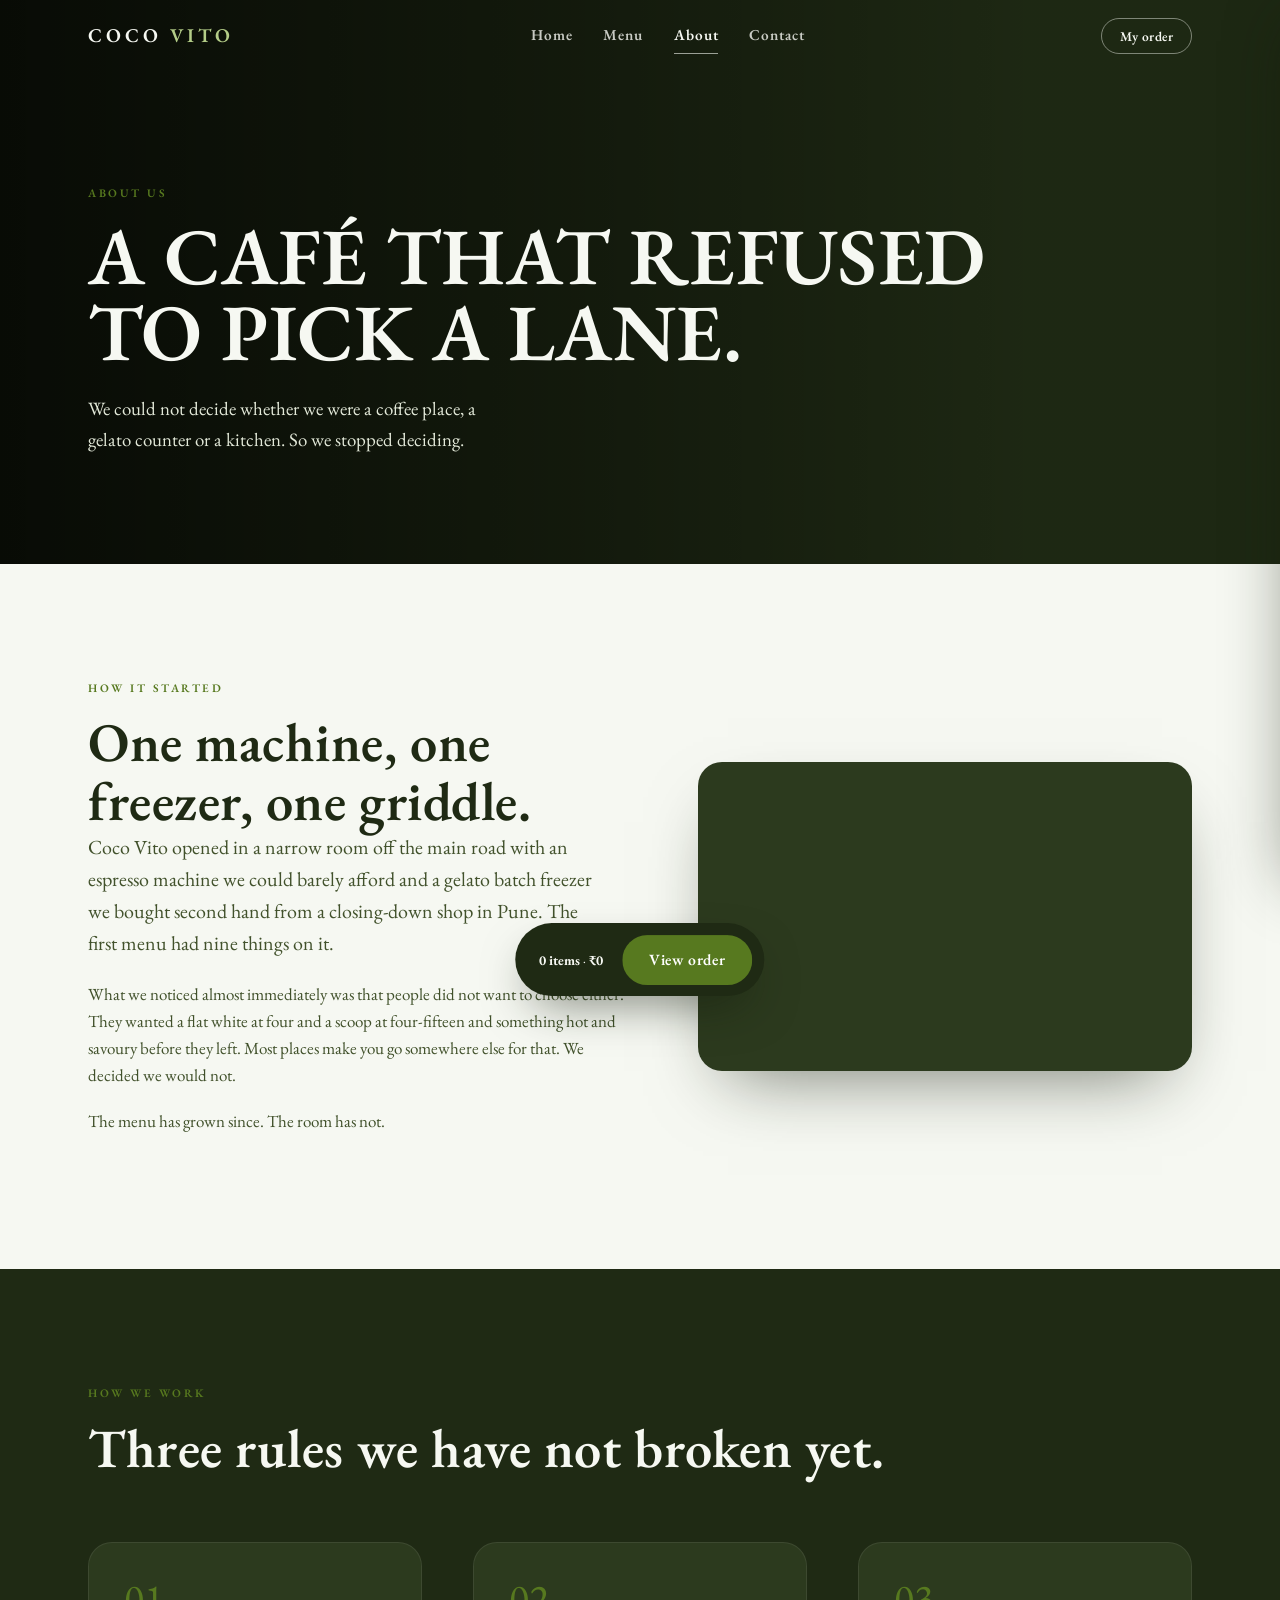
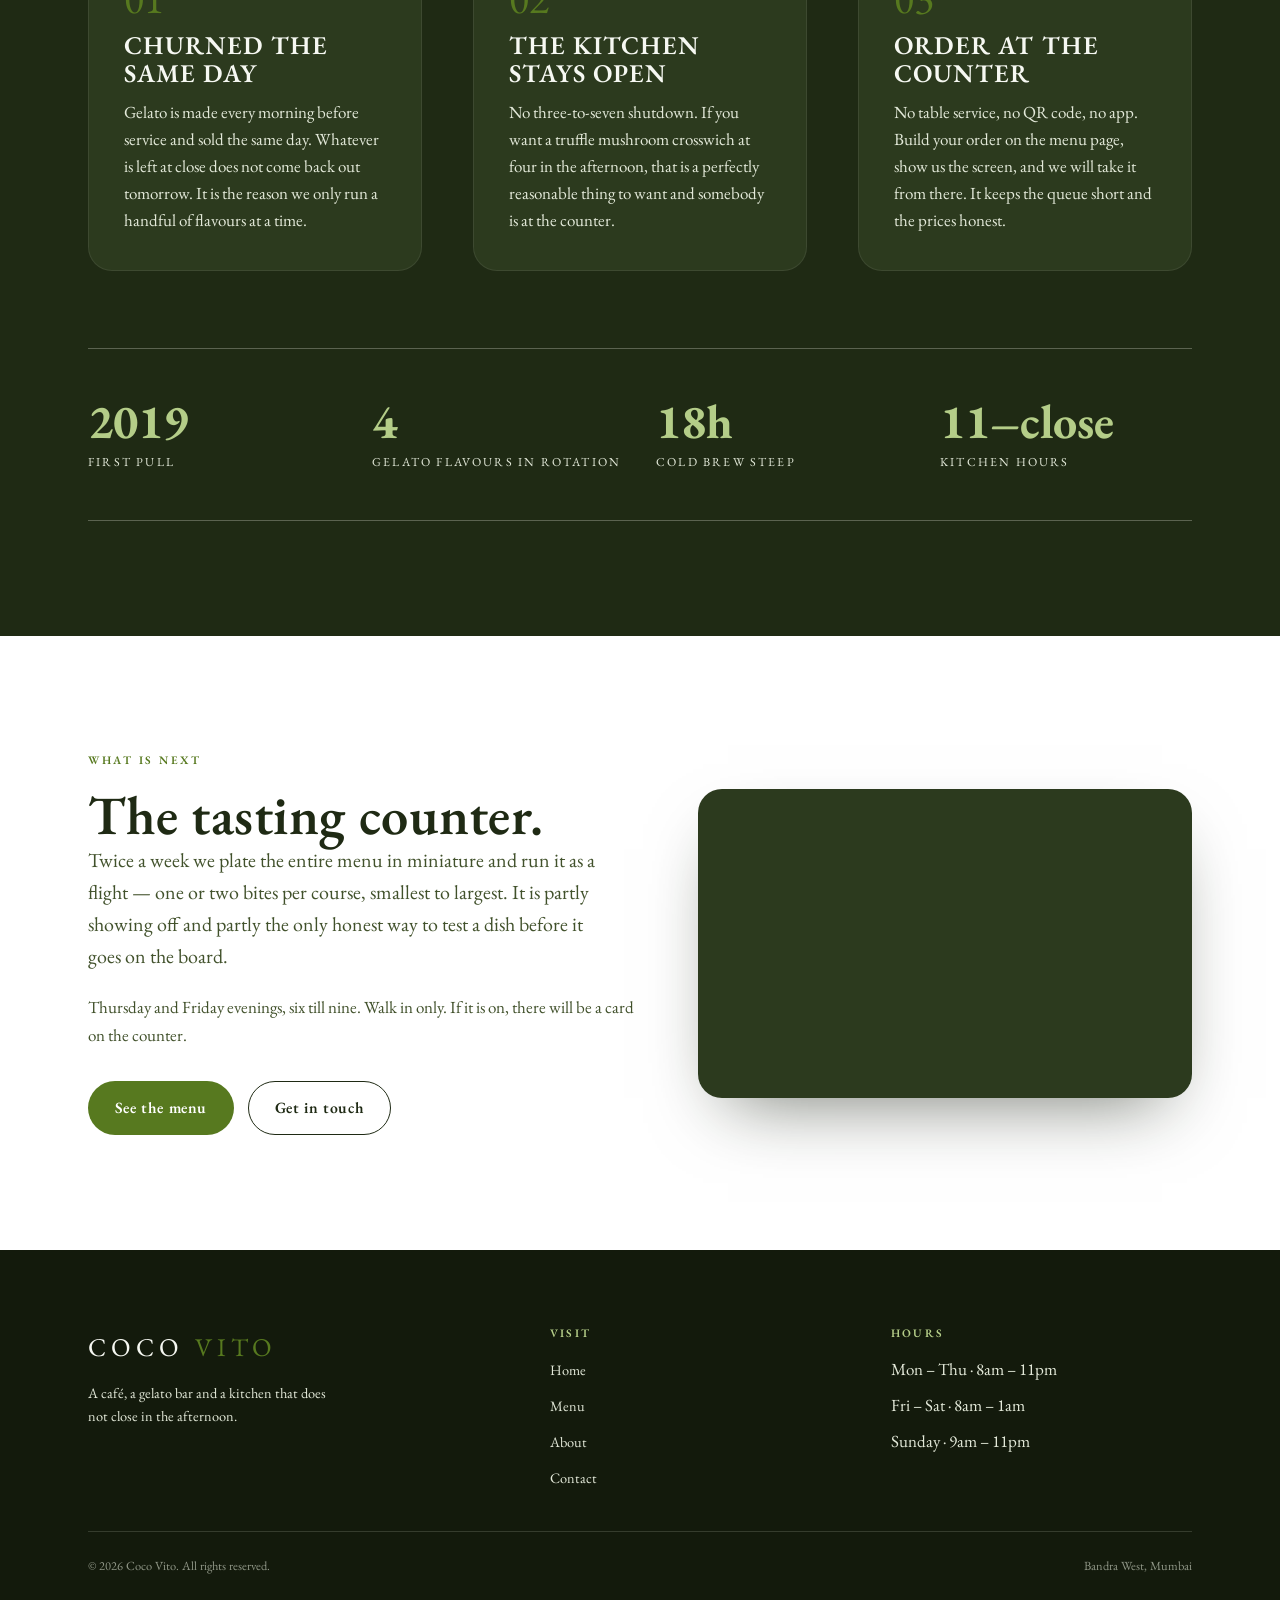
==== commit 6ef4ded4: "responsive view" ====
--- a/about.html
+++ b/about.html
@@ -8,8 +8,9 @@
 <link rel="preconnect" href="https://fonts.googleapis.com">
 <link rel="preconnect" href="https://fonts.gstatic.com" crossorigin>
 <link href="https://fonts.googleapis.com/css2?family=EB+Garamond:ital,wght@0,400;0,500;0,600;0,700;1,400;1,500&display=swap" rel="stylesheet">
-<link rel="stylesheet" href="assets/css/styles.css?v=24">
-<link rel="stylesheet" href="assets/css/editorial.css?v=24">
+<link rel="stylesheet" href="assets/css/styles.css?v=26">
+<link rel="stylesheet" href="assets/css/editorial.css?v=26">
+<link rel="stylesheet" href="https://unpkg.com/aos@2.3.4/dist/aos.css">
 </head>
 <body>
 
@@ -45,9 +46,9 @@
       <video src="assets/video/food.mp4" autoplay muted loop playsinline preload="metadata"></video>
     </div>
     <div class="wrap">
-      <p class="eyebrow">About us</p>
-      <h1>A café that refused<br>to pick a lane.</h1>
-      <p class="hero__sub" style="margin-top:1.5rem">
+      <p class="eyebrow" data-aos="fade-up">About us</p>
+      <h1 data-aos="fade-up" data-aos-delay="100">A café that refused<br>to pick a lane.</h1>
+      <p class="hero__sub" style="margin-top:1.5rem" data-aos="fade-up" data-aos-delay="200">
         We could not decide whether we were a coffee place, a gelato counter or a kitchen.
         So we stopped deciding.
       </p>
@@ -56,7 +57,7 @@
 
   <section class="section">
     <div class="wrap">
-      <div class="feature reveal">
+      <div class="feature" data-aos="fade-up">
         <div>
           <p class="eyebrow">How it started</p>
           <h2>One machine, one freezer, one griddle.</h2>
@@ -84,12 +85,12 @@
 
   <section class="section section--dark">
     <div class="wrap">
-      <div class="section-head reveal">
+      <div class="section-head" data-aos="fade-up">
         <p class="eyebrow">How we work</p>
         <h2>Three rules we have not broken yet.</h2>
       </div>
-      <div class="cols reveal">
-        <div class="card" style="background:var(--deep-2);border-color:rgba(255,255,255,.08);color:var(--linen)">
+      <div class="cols">
+        <div class="card" style="background:var(--deep-2);border-color:rgba(255,255,255,.08);color:var(--linen)" data-aos="fade-up">
           <div class="card__num">01</div>
           <h3>Churned the same day</h3>
           <p style="color:var(--mist)">
@@ -98,7 +99,7 @@
             a handful of flavours at a time.
           </p>
         </div>
-        <div class="card" style="background:var(--deep-2);border-color:rgba(255,255,255,.08);color:var(--linen)">
+        <div class="card" style="background:var(--deep-2);border-color:rgba(255,255,255,.08);color:var(--linen)" data-aos="fade-up" data-aos-delay="100">
           <div class="card__num">02</div>
           <h3>The kitchen stays open</h3>
           <p style="color:var(--mist)">
@@ -107,7 +108,7 @@
             at the counter.
           </p>
         </div>
-        <div class="card" style="background:var(--deep-2);border-color:rgba(255,255,255,.08);color:var(--linen)">
+        <div class="card" style="background:var(--deep-2);border-color:rgba(255,255,255,.08);color:var(--linen)" data-aos="fade-up" data-aos-delay="200">
           <div class="card__num">03</div>
           <h3>Order at the counter</h3>
           <p style="color:var(--mist)">
@@ -118,19 +119,19 @@
         </div>
       </div>
 
-      <div class="stat-row reveal" style="margin-top:clamp(3rem,6vw,5rem)">
-        <div class="stat"><b>2019</b><span>First pull</span></div>
-        <div class="stat"><b>4</b><span>Gelato flavours in rotation</span></div>
-        <div class="stat"><b>18h</b><span>Cold brew steep</span></div>
-        <div class="stat"><b>11–close</b><span>Kitchen hours</span></div>
+      <div class="stat-row" style="margin-top:clamp(3rem,6vw,5rem)">
+        <div class="stat" data-aos="zoom-in"><b>2019</b><span>First pull</span></div>
+        <div class="stat" data-aos="zoom-in" data-aos-delay="100"><b>4</b><span>Gelato flavours in rotation</span></div>
+        <div class="stat" data-aos="zoom-in" data-aos-delay="200"><b>18h</b><span>Cold brew steep</span></div>
+        <div class="stat" data-aos="zoom-in" data-aos-delay="300"><b>11–close</b><span>Kitchen hours</span></div>
       </div>
     </div>
   </section>
 
   <section class="section section--paper">
     <div class="wrap">
-      <div class="feature feature--flip reveal">
-        <div class="feature__media">
+      <div class="feature feature--flip" data-aos="fade-up">
+        <div class="feature__media" data-aos="fade-left" data-aos-delay="100">
           <video src="assets/video/living-menu-2.mp4" autoplay muted loop playsinline preload="metadata"></video>
         </div>
         <div>
@@ -236,9 +237,10 @@
 
 <div class="toast" id="toast" role="status" aria-live="polite"></div>
 
-<script src="assets/js/icons.js?v=24"></script>
-<script src="assets/js/menu-data.js?v=24"></script>
-<script src="assets/js/app.js?v=24"></script>
+<script src="https://unpkg.com/aos@2.3.4/dist/aos.js"></script>
+<script src="assets/js/icons.js?v=26"></script>
+<script src="assets/js/menu-data.js?v=26"></script>
+<script src="assets/js/app.js?v=26"></script>
 <script>document.getElementById('year').textContent = new Date().getFullYear();</script>
 </body>
 </html>
--- a/assets/css/styles.css
+++ b/assets/css/styles.css
@@ -143,8 +143,10 @@
 /* ---------- header ---------- */
 
 .site-header {
-  position: sticky;
+  position: fixed;
   top: 0;
+  left: 0;
+  right: 0;
   z-index: 60;
   height: var(--header-h);
   display: flex;
@@ -1074,10 +1076,62 @@
     transition-duration: .001ms !important;
   }
   .reveal { opacity: 1; transform: none; }
+  /* never let an AOS element sit hidden when motion is off */
+  [data-aos] { opacity: 1 !important; transform: none !important; }
 }
 
 @media print {
+  [data-aos] { opacity: 1 !important; transform: none !important; }
   .site-header, .order-bar, .drawer, .scrim, .site-footer, .counter__actions { display: none !important; }
   .counter { position: static; opacity: 1; pointer-events: auto; }
   body { background: #fff; }
 }
+
+/* ==========================================================================
+   Responsive refinements
+   The layout is fluid throughout; these tidy up the extremes — very small
+   phones, short landscape screens, touch targets and very wide monitors.
+   ========================================================================== */
+
+/* Small phones: tighten the gutter and keep the header controls from crowding.
+   Full-width primary actions read better than two half-width buttons here. */
+@media (max-width: 400px) {
+  :root { --gutter: 1.1rem; }
+
+  .order-pill { padding: .45rem .85rem; font-size: .8rem; }
+  .brand { font-size: 1.1rem; letter-spacing: .1em; }
+
+  .hero__actions { gap: .6rem; }
+  .hero__actions .btn { flex: 1 1 100%; }
+
+  .btn { padding: .8rem 1.3rem; }
+  .btn--lg { padding: .95rem 1.5rem; }
+
+  .counter__actions { flex-wrap: wrap; }
+}
+
+/* Keep the sticky order bar clear of the phone's home indicator. */
+@media (max-width: 720px) {
+  .order-bar { bottom: calc(1rem + env(safe-area-inset-bottom)); }
+}
+
+/* Short landscape phones: the full-height hero/film would push everything off
+   the screen, so cap them to the viewport and let content breathe. */
+@media (max-height: 560px) and (orientation: landscape) {
+  .hero--editorial.hero--film { min-height: auto; }
+  .film__pin { min-height: 0; }
+  .drawer { width: min(440px, 92vw); }
+}
+
+/* Comfortable minimum tap targets on touch devices. */
+@media (hover: none) and (pointer: coarse) {
+  .add { width: 40px; height: 40px; }
+  .nav-toggle { padding: .65rem; }
+  .icon-btn { padding: .55rem; }
+}
+
+/* Very wide monitors: let the reading column grow a little rather than
+   stranding the content in the middle of a huge screen. */
+@media (min-width: 1700px) {
+  :root { --maxw: 1320px; }
+}
--- a/assets/css/editorial.css
+++ b/assets/css/editorial.css
@@ -787,7 +787,6 @@
 /* A transparent bar needs something behind it, so the dark hero starts at the
    very top of the page and runs underneath the header. */
 .page-hero {
-  margin-top: calc(var(--header-h) * -1);
   padding-top: calc(var(--header-h) + clamp(4rem, 9vw, 7rem));
 }
 
@@ -960,8 +959,8 @@
   color: var(--deep);
   min-height: auto;
   display: block;
-  /* runs under the transparent header instead of starting below it */
-  margin-top: calc(var(--header-h) * -1);
+  /* a fixed header overlays the top of the hero; the padding keeps the
+     content clear of it */
   padding-block: calc(var(--header-h) + clamp(.9rem, 2vw, 1.6rem)) clamp(2.5rem, 6vw, 5rem);
 }
 .hero__top {
